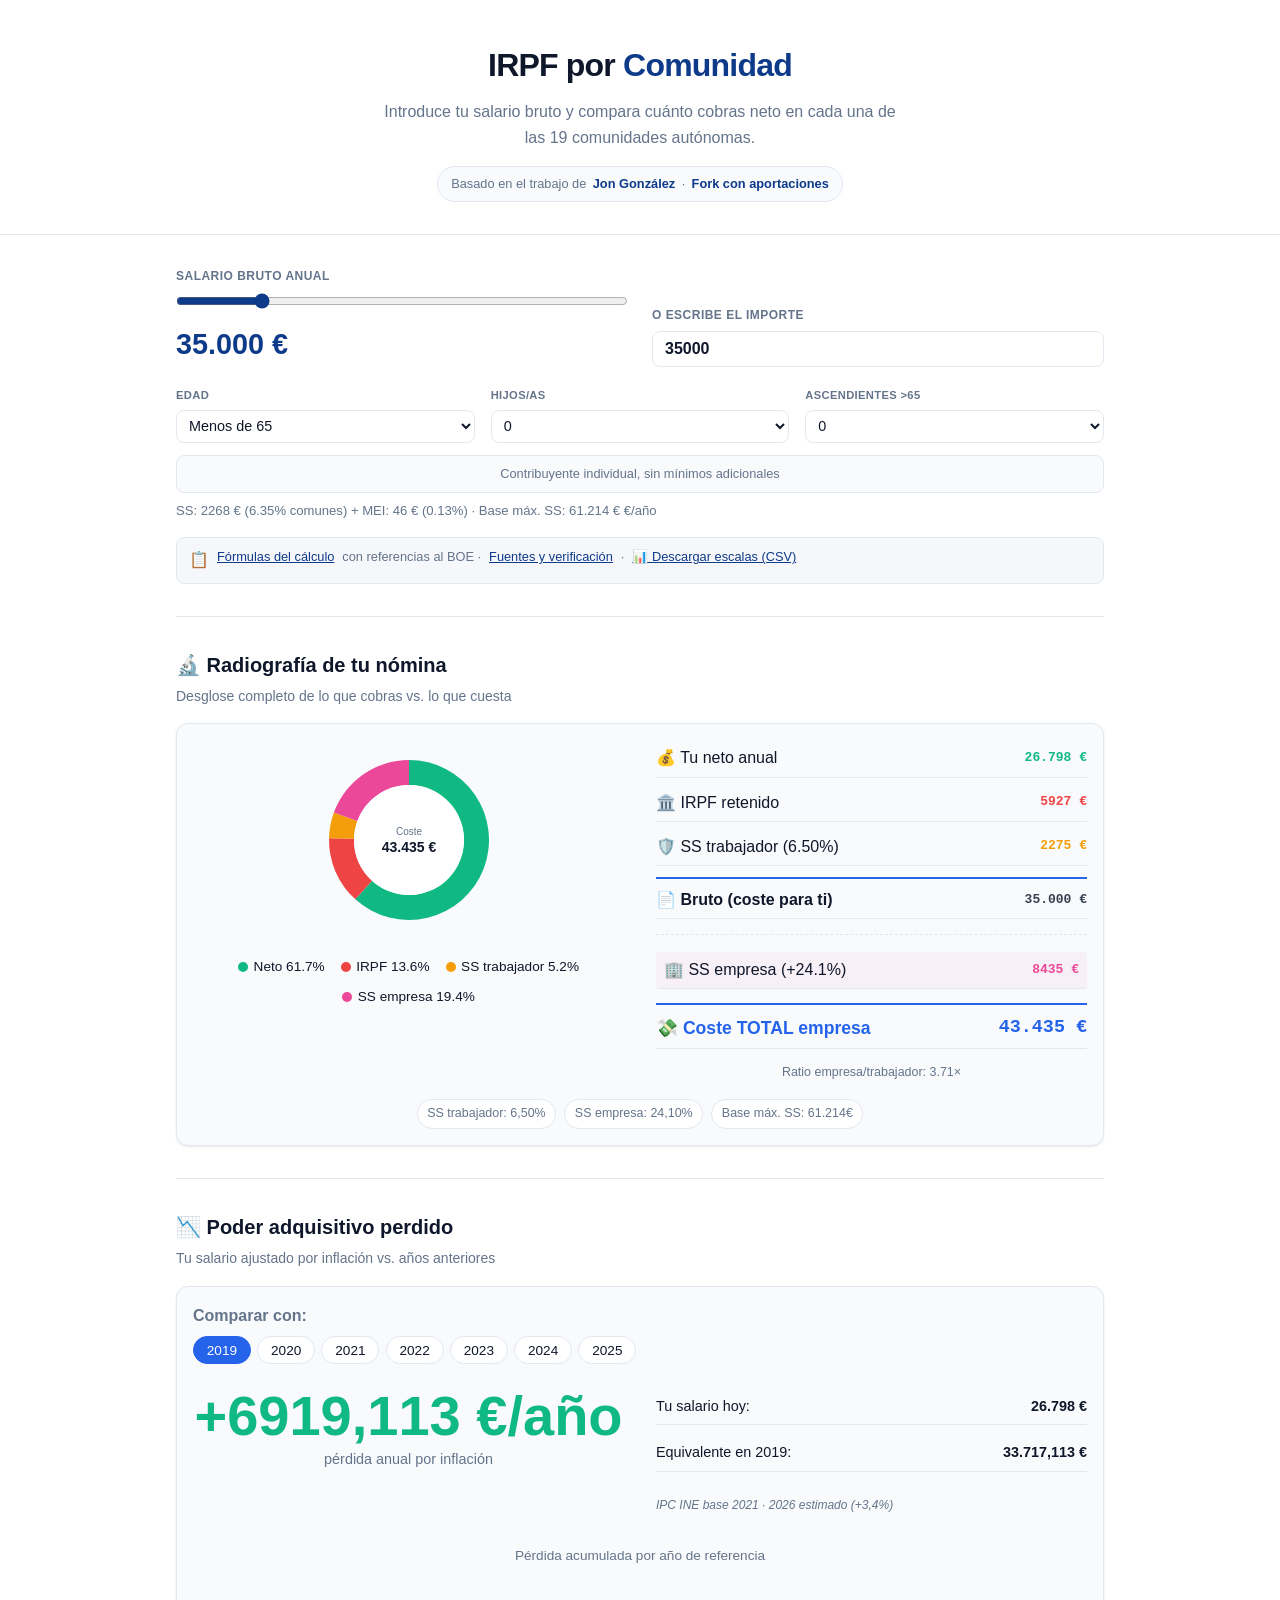
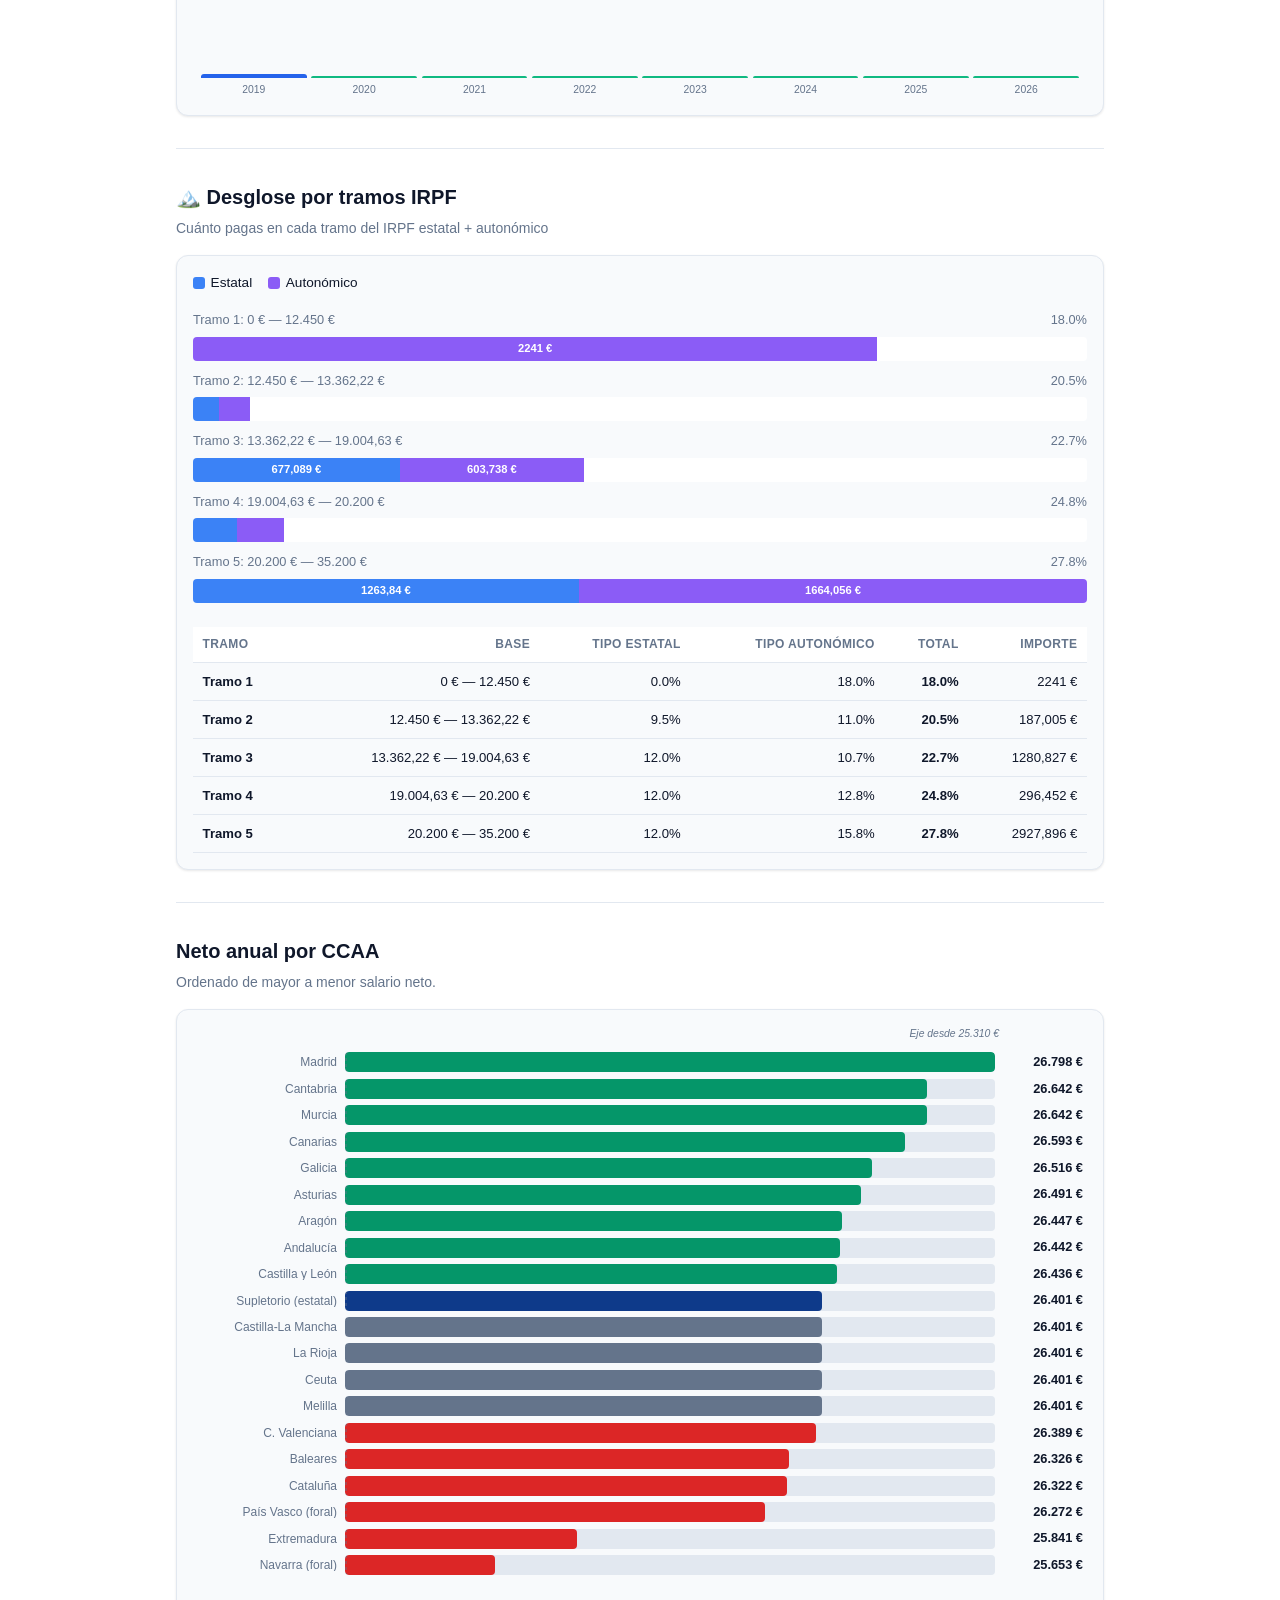
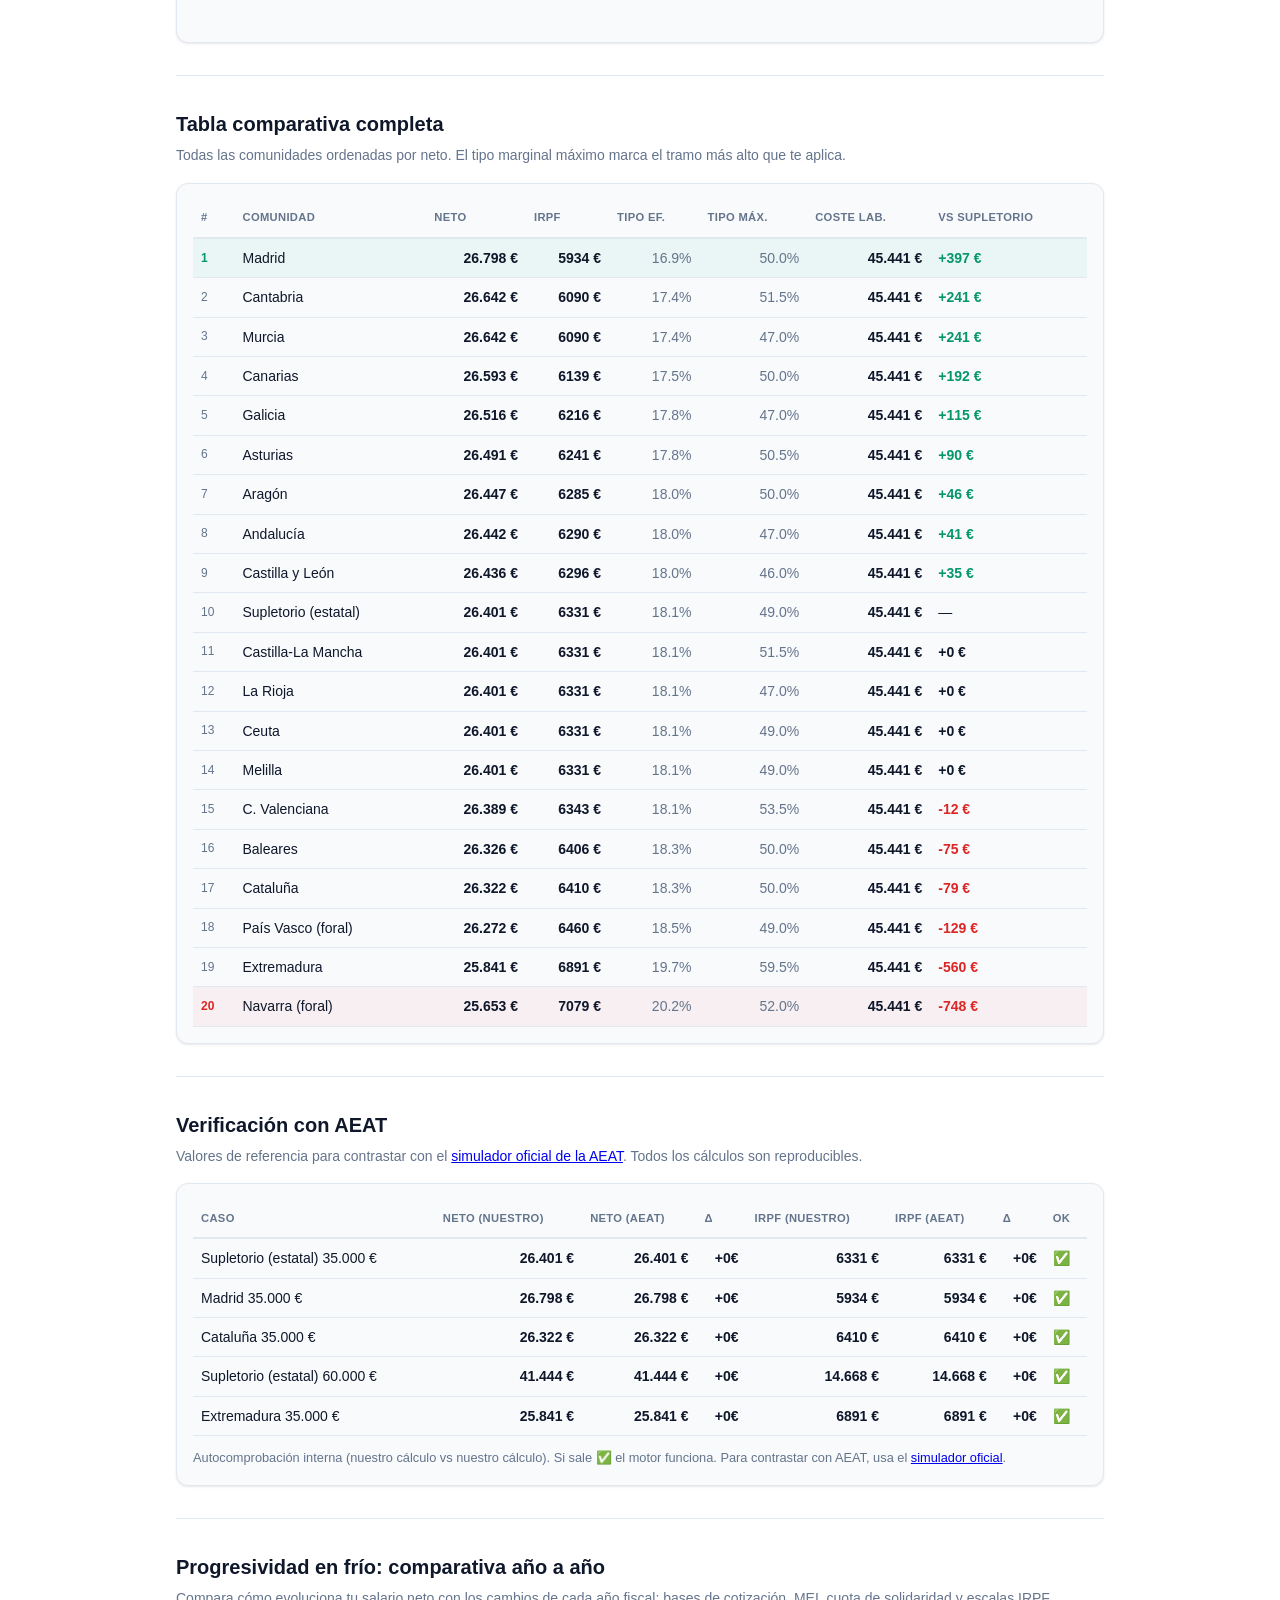
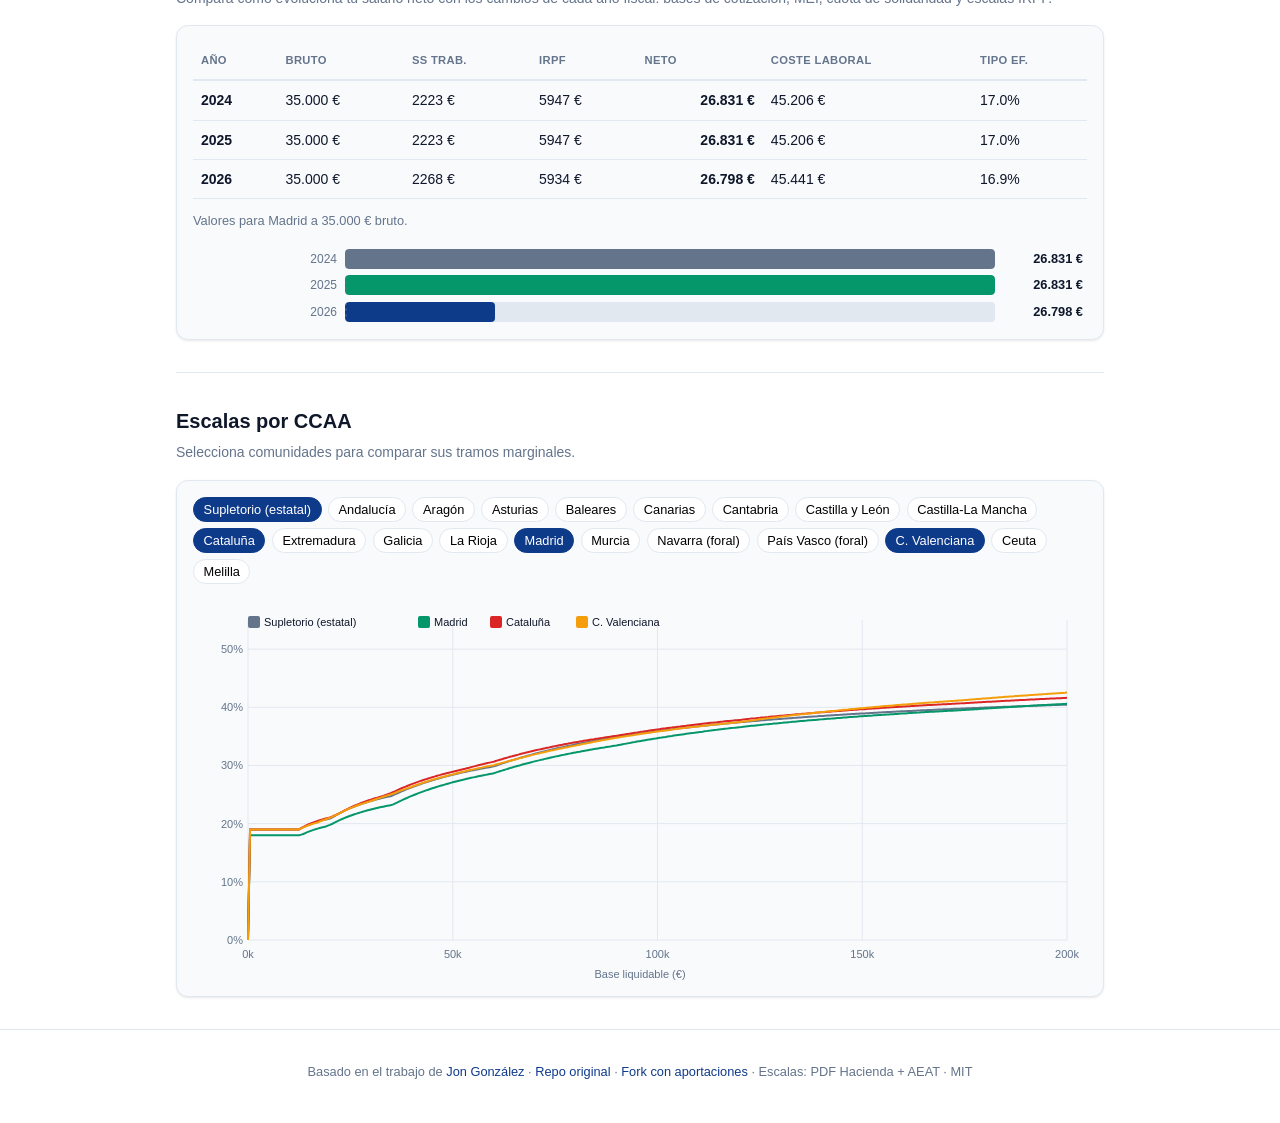
==== docs/index.html @ 2ff0f7f1 "fix: bump cache buster v19/v23" ====
<!DOCTYPE html>
<html lang="es">
<head>
  <meta charset="UTF-8">
  <meta name="viewport" content="width=device-width, initial-scale=1.0">
  <title>IRPF por CCAA — Comparativa de salario neto en las 19 comunidades (MEI + solidaridad)</title>
  <meta name="description" content="Compara tu salario neto en las 19 comunidades autónomas de España. Escalas IRPF 2026, MEI, cuota de solidaridad, tipos marginales, calculadora interactiva.">
  <meta property="og:title" content="IRPF por Comunidad — Compara tu salario neto en 19 CCAA">
  <meta property="og:description" content="Calculadora interactiva con escalas IRPF 2026 separadas, MEI, cuota de solidaridad, coste laboral y tipos marginales. Verificado con simulador AEAT.">
  <meta property="og:type" content="website">
  <meta property="og:image" content="favicon.svg">
  <meta name="twitter:card" content="summary_large_image">
  <meta name="twitter:title" content="IRPF por Comunidad — Compara tu salario neto en 19 CCAA">
  <meta name="twitter:description" content="Calculadora interactiva: escalas IRPF 2026, MEI, solidaridad, coste laboral.">
  <link rel="canonical" href="https://calculadorairpf.vercel.app/">
  <link rel="icon" type="image/svg+xml" href="favicon.svg">
  <link rel="stylesheet" href="style.css?v=18">
  <meta http-equiv="Content-Security-Policy" content="default-src 'self'; style-src 'self' 'unsafe-inline'; script-src 'self'; img-src 'self'; connect-src 'self'; font-src 'self';">

</head>
<body>

  <header class="hero">
    <div class="container">
      <h1>IRPF por <span class="accent">Comunidad</span></h1>
      <p class="subtitle">Introduce tu salario bruto y compara cuánto cobras neto en cada una de las 19 comunidades autónomas.</p>
      <div class="credit">
        Basado en el trabajo de <a href="https://github.com/jongonzlz/Calculadora-de-Salarios-y-Progresividad-en-Fr-o" target="_blank" rel="noopener">Jon González</a> · <a href="https://github.com/elCanosail/Calculadora-de-Salarios-y-Progresividad-en-Fr-o" target="_blank" rel="noopener">Fork con aportaciones</a>
      </div>
    </div>
  </header>

  <main class="container">

    <!-- Input -->
    <section class="section" id="input-section">
      <div class="input-row">
        <div class="input-col">
          <label for="salary-slider">Salario bruto anual</label>
          <input type="range" id="salary-slider" min="10000" max="150000" step="500" value="35000">
          <div class="salary-display" id="salary-display">35.000 €</div>
        </div>
        <div class="input-col">
          <label for="salary-input">O escribe el importe</label>
          <input type="number" id="salary-input" min="10000" max="500000" step="100" value="35000" inputmode="numeric">
        </div>
      </div>

      <div class="config-row">
        <div class="config-col">
          <label for="edad-select">Edad</label>
          <select id="edad-select">
            <option value="normal" selected>Menos de 65</option>
            <option value="senior">65 a 75 años</option>
            <option value="mayor">Más de 75</option>
          </select>
        </div>
        <div class="config-col">
          <label for="hijos-select">Hijos/as</label>
          <select id="hijos-select">
            <option value="0" selected>0</option>
            <option value="1">1</option>
            <option value="2">2</option>
            <option value="3">3</option>
            <option value="4">4</option>
            <option value="5">5+</option>
          </select>
        </div>
        <div class="config-col">
          <label for="ascendientes-select">Ascendientes &gt;65</label>
          <select id="ascendientes-select">
            <option value="0" selected>0</option>
            <option value="1">1</option>
            <option value="2">2</option>
            <option value="3">3</option>
            <option value="4">4+</option>
          </select>
        </div>
      </div>

      <div class="config-summary" id="config-summary"></div>
      <div class="mei-notice" id="mei-notice" style="margin-top:0.5rem;font-size:0.82rem;color:var(--muted);line-height:1.5;"></div>
      <div class="audit-notice">
        <span class="audit-icon">📋</span>
        <a href="formulas" id="formulas-link" class="link-button">Fórmulas del cálculo</a> con referencias al BOE · <a href="fuentes" class="link-button">Fuentes y verificación</a> · <a href="escalas.csv" download class="link-button">📊 Descargar escalas (CSV)</a>
      </div>
    </section>

    <!-- Panel: Radiografía del Coste -->
    <section class="section" id="radiografia-section">
      <h2>🔬 Radiografía de tu nómina</h2>
      <p class="section-desc">Desglose completo de lo que cobras vs. lo que cuesta</p>
      <div class="card">
        <div class="radiografia-grid">
          <div class="donut-wrapper">
            <svg id="coste-donut" viewBox="0 0 200 200" class="donut-chart"></svg>
            <div class="donut-legend" id="donut-legend"></div>
          </div>
          <div class="coste-desglose" id="coste-desglose"></div>
        </div>
        <div class="coste-mini-info">
          <span class="mini-pill">SS trabajador: 6,50%</span>
          <span class="mini-pill">SS empresa: 24,10%</span>
          <span class="mini-pill">Base máx. SS: 61.214€</span>
        </div>
      </div>
    </section>

    <!-- Panel: Comparativa IPC -->
    <section class="section" id="ipc-section">
      <h2>📉 Poder adquisitivo perdido</h2>
      <p class="section-desc">Tu salario ajustado por inflación vs. años anteriores</p>
      <div class="card">
        <div class="ipc-controls">
          <label>Comparar con:</label>
          <div class="year-selector" id="ipc-year-selector"></div>
        </div>
        <div class="ipc-result" id="ipc-result">
          <div class="ipc-main" id="ipc-main-display">
            <div class="ipc-big-number" id="ipc-perdida">—</div>
            <div class="ipc-label">pérdida anual por inflación</div>
          </div>
          <div class="ipc-details">
            <div class="ipc-detail-row">
              <span>Tu salario hoy:</span>
              <strong id="ipc-salario-actual">—</strong>
            </div>
            <div class="ipc-detail-row">
              <span>Equivalente en <span id="ipc-ano-base">2019</span>:</span>
              <strong id="ipc-salario-ajustado">—</strong>
            </div>
            <div class="ipc-detail-row ipc-source">
              <span>IPC INE base 2021 · 2026 estimado (+3,4%)</span>
            </div>
          </div>
        </div>
        <div class="ipc-timeline" id="ipc-timeline"></div>
      </div>
    </section>

    <!-- Panel: Desglose por tramos IRPF -->
    <section class="section" id="tramos-section">
      <h2>🏔️ Desglose por tramos IRPF</h2>
      <p class="section-desc">Cuánto pagas en cada tramo del IRPF estatal + autonómico</p>
      <div class="card">
        <div class="tramos-legend">
          <span class="tramo-dot estatal">Estatal</span>
          <span class="tramo-dot autonomico">Autonómico</span>
        </div>
        <div class="tramos-chart" id="tramos-chart"></div>
        <div class="tramos-table-wrapper">
          <table class="tramos-table" id="tramos-table">
            <thead>
              <tr>
                <th>Tramo</th>
                <th>Base</th>
                <th>Tipo estatal</th>
                <th>Tipo autonómico</th>
                <th>Total</th>
                <th>Importe</th>
              </tr>
            </thead>
            <tbody id="tramos-tbody"></tbody>
          </table>
        </div>
      </div>
    </section>

    <!-- Chart -->
    <section class="section" id="chart-section">
      <h2>Neto anual por CCAA</h2>
      <p class="section-desc">Ordenado de mayor a menor salario neto.</p>
      <div class="card">
        <div id="bar-chart"></div>
      </div>
    </section>

    <!-- Table -->
    <section class="section" id="table-section">
      <h2>Tabla comparativa completa</h2>
      <p class="section-desc">Todas las comunidades ordenadas por neto. El tipo marginal máximo marca el tramo más alto que te aplica.</p>
      <div class="card">
        <div class="table-wrap">
          <table id="ccaa-table">
            <thead>
              <tr>
                <th>#</th>
                <th>Comunidad</th>
                <th>Neto</th>
                <th>IRPF</th>
                <th>Tipo ef.</th>
                <th>Tipo máx.</th>
                <th>Coste lab.</th>
                <th>vs Supletorio</th>
              </tr>
            </thead>
            <tbody></tbody>
          </table>
        </div>
      </div>
    </section>

    <!-- Verification section -->
    <section class="section" id="verify-section">
      <h2>Verificación con AEAT</h2>
      <p class="section-desc">Valores de referencia para contrastar con el <a href="https://www.agenciatributaria.gob.es/AEAT.internet/Inicio/Ayuda/_comp_Consultas_y_Simuladores/_Simuladores/Simulador_IRPF_2025/Simulador_IRPF_2025.shtml" target="_blank" rel="noopener">simulador oficial de la AEAT</a>. Todos los cálculos son reproducibles.</p>
      <div class="card" id="verify-card"></div>
    </section>

    <!-- Year comparison -->
    <section class="section" id="year-compare-section">
      <h2>Progresividad en frío: comparativa año a año</h2>
      <p class="section-desc">Compara cómo evoluciona tu salario neto con los cambios de cada año fiscal: bases de cotización, MEI, cuota de solidaridad y escalas IRPF.</p>
      <div class="card">
        <div id="year-compare-table"></div>
        <div id="year-compare-chart" style="margin-top:1rem;"></div>
      </div>
    </section>

    <!-- Scales chart -->
    <section class="section" id="scales-section">
      <h2>Escalas por CCAA</h2>
      <p class="section-desc">Selecciona comunidades para comparar sus tramos marginales.</p>
      <div class="card">
        <div class="ccaa-pills" id="ccaa-pills"></div>
        <div class="table-wrap" id="scale-chart"></div>
      </div>
    </section>

  </main>

  <footer class="footer">
    <div class="container">
      <p>
        Basado en el trabajo de <a href="https://github.com/jongonzlz" target="_blank" rel="noopener">Jon González</a> ·
        <a href="https://github.com/jongonzlz/Calculadora-de-Salarios-y-Progresividad-en-Fr-o" target="_blank" rel="noopener">Repo original</a> ·
        <a href="https://github.com/elCanosail/Calculadora-de-Salarios-y-Progresividad-en-Fr-o" target="_blank" rel="noopener">Fork con aportaciones</a> ·
        Escalas: PDF Hacienda + AEAT · MIT
      </p>
    </div>
  </footer>

  <script src="data.js?v=19"></script>
  <script src="app.js?v=23"></script>
</body>
</html>
---- docs/style.css ----
:root {
  --bg: #ffffff;
  --fg: #0f172a;
  --muted: #64748b;
  --accent: #0e3a8a;
  --accent-light: #1d4ed8;
  --primary: #2563eb;
  --border: #e2e8f0;
  --card-bg: #f8fafc;
  --radius: 12px;
  --shadow: 0 1px 3px rgba(0,0,0,0.06), 0 1px 2px rgba(0,0,0,0.04);
  --font: -apple-system, BlinkMacSystemFont, "Segoe UI", Roboto, Inter, sans-serif;
  --success: #10b981;
  --danger: #ef4444;
  --text: #0f172a;
}

* { box-sizing: border-box; margin: 0; padding: 0; }
html { scroll-behavior: smooth; }
body {
  font-family: var(--font);
  background: var(--bg);
  color: var(--fg);
  line-height: 1.6;
  -webkit-font-smoothing: antialiased;
}
.container { max-width: 960px; margin: 0 auto; padding: 0 1rem; }

/* Hero */
.hero {
  padding: 2.5rem 0 2rem;
  text-align: center;
  border-bottom: 1px solid var(--border);
}
.hero h1 {
  font-size: 2rem;
  font-weight: 800;
  letter-spacing: -0.025em;
  margin-bottom: 0.5rem;
}
.hero .accent { color: var(--accent); }
.hero .subtitle {
  color: var(--muted);
  font-size: 1rem;
  max-width: 520px;
  margin: 0 auto 1rem;
}
.credit {
  display: inline-flex;
  align-items: center;
  gap: 0.4rem;
  color: var(--muted);
  font-size: 0.8rem;
  padding: 0.4rem 0.8rem;
  background: var(--card-bg);
  border-radius: 999px;
  border: 1px solid var(--border);
}
.credit a { color: var(--accent); text-decoration: none; font-weight: 600; }
.credit a:hover { text-decoration: underline; }

/* Sections */
.section {
  padding: 2rem 0;
  border-bottom: 1px solid var(--border);
}
.section:last-of-type { border-bottom: none; }
.section h2 {
  font-size: 1.25rem;
  font-weight: 700;
  margin-bottom: 0.25rem;
}
.section-desc {
  color: var(--muted);
  font-size: 0.875rem;
  margin-bottom: 1rem;
}

/* Card */
.card {
  background: var(--card-bg);
  border: 1px solid var(--border);
  border-radius: var(--radius);
  padding: 1rem;
  box-shadow: var(--shadow);
}

/* Input */
.input-row {
  display: flex;
  gap: 1.5rem;
  flex-wrap: wrap;
  align-items: flex-end;
}
.input-col {
  flex: 1;
  min-width: 200px;
}
.input-col label {
  display: block;
  font-size: 0.75rem;
  font-weight: 600;
  color: var(--muted);
  text-transform: uppercase;
  letter-spacing: 0.04em;
  margin-bottom: 0.35rem;
}
.input-col input[type="range"] {
  width: 100%;
  accent-color: var(--accent);
}
.input-col input[type="number"] {
  width: 100%;
  padding: 0.5rem 0.75rem;
  border: 1px solid var(--border);
  border-radius: 8px;
  font-size: 1rem;
  font-weight: 600;
  color: var(--fg);
}
.salary-display {
  font-size: 1.8rem;
  font-weight: 800;
  color: var(--accent);
  margin-top: 0.25rem;
}

/* Config row */
.config-row {
  display: flex;
  gap: 1rem;
  flex-wrap: wrap;
  margin-top: 1.25rem;
}
.config-col {
  flex: 1;
  min-width: 120px;
}
.config-col label {
  display: block;
  font-size: 0.7rem;
  font-weight: 600;
  color: var(--muted);
  text-transform: uppercase;
  letter-spacing: 0.03em;
  margin-bottom: 0.3rem;
}
.config-col select {
  width: 100%;
  padding: 0.4rem 0.5rem;
  border: 1px solid var(--border);
  border-radius: 8px;
  font-size: 0.9rem;
  font-weight: 500;
  color: var(--fg);
  background: var(--bg);
  cursor: pointer;
}
.config-summary {
  margin-top: 0.75rem;
  font-size: 0.8rem;
  color: var(--muted);
  padding: 0.5rem 0.75rem;
  background: var(--card-bg);
  border-radius: 8px;
  border: 1px solid var(--border);
  text-align: center;
}
.config-summary strong {
  color: var(--fg);
}

/* Table */
.table-wrap { overflow-x: auto; }
table {
  width: 100%;
  border-collapse: collapse;
  font-size: 0.875rem;
}
thead th {
  text-align: left;
  padding: 0.6rem 0.5rem;
  font-size: 0.7rem;
  font-weight: 700;
  text-transform: uppercase;
  letter-spacing: 0.03em;
  color: var(--muted);
  border-bottom: 2px solid var(--border);
  white-space: nowrap;
}
tbody td {
  padding: 0.5rem;
  border-bottom: 1px solid var(--border);
  white-space: nowrap;
}
tbody tr:hover { background: rgba(14,58,138,0.03); }
tbody tr.best { background: rgba(16,185,129,0.06); }
tbody tr.best td:first-child { font-weight: 700; color: #059669; }
tbody tr.worst { background: rgba(239,68,68,0.06); }
tbody tr.worst td:first-child { font-weight: 700; color: #dc2626; }
.pos { color: var(--muted); font-size: 0.75rem; }
.money { font-weight: 700; text-align: right; }
.pct { color: var(--muted); text-align: right; }
.delta { font-weight: 600; text-align: right; }
.delta.positive { color: #059669; }
.delta.negative { color: #dc2626; }

/* Bar chart */
#bar-chart { width: 100%; min-height: 200px; /* dynamic height set by JS */ }
#scale-chart { width: 100%; height: 380px; margin-top: 1rem; }

/* Pills */
.ccaa-pills {
  display: flex;
  flex-wrap: wrap;
  gap: 0.4rem;
  margin-bottom: 0.75rem;
}
.pill {
  padding: 0.25rem 0.6rem;
  border-radius: 999px;
  border: 1px solid var(--border);
  background: var(--bg);
  font-size: 0.8rem;
  cursor: pointer;
  transition: all 0.1s;
}
.pill:hover { border-color: var(--accent); }
.pill.active {
  background: var(--accent);
  color: #fff;
  border-color: var(--accent);
}

/* Bar chart */
.bars { display: flex; flex-direction: column; gap: 4px; }
.bar-row { display: flex; align-items: center; gap: 8px; cursor: pointer; transition: background 0.15s; border-radius: 4px; padding: 1px 4px; }
.bar-row:hover { background: rgba(15,23,42,0.04); }
.bar-row.selected { background: rgba(59,130,246,0.08); outline: 1.5px solid var(--accent); }
.bar-label { width: 140px; font-size: 0.75rem; color: var(--muted); text-align: right; flex-shrink: 0; overflow: hidden; text-overflow: ellipsis; white-space: nowrap; line-height: 1; }
.bar-track { flex: 1; height: 20px; background: var(--border); border-radius: 4px; overflow: hidden; position: relative; }
.bar-fill { height: 100%; border-radius: 4px; transition: width 0.3s ease; }
.bar-row:hover .bar-fill { filter: brightness(1.12); }

/* Table row highlight */
#ccaa-table tbody tr { cursor: pointer; transition: background 0.15s; }
#ccaa-table tbody tr.highlighted {
  background: rgba(59,130,246,0.10) !important;
  outline: 1.5px solid var(--accent);
  outline-offset: -1.5px;
}
.bar-val { width: 80px; font-size: 0.8rem; font-weight: 700; text-align: right; flex-shrink: 0; }
/* Tooltip */
.bar-tooltip {
  display: none;
  position: absolute;
  z-index: 100;
  background: #0f172a;
  color: #f1f5f9;
  border-radius: 8px;
  padding: 10px 14px;
  font-size: 0.78rem;
  line-height: 1.55;
  box-shadow: 0 8px 24px rgba(0,0,0,0.25);
  min-width: 200px;
  pointer-events: none;
}
/* Mobile: centered fixed tooltip */
@media (max-width: 640px) {
  .bar-tooltip.visible {
    position: fixed !important;
    top: 50% !important;
    left: 50% !important;
    right: auto !important;
    transform: translate(-50%, -50%) !important;
    min-width: 260px;
    max-width: 90vw;
  }
}
.bar-tooltip.visible { display: block; }
.bar-tooltip .tt-name { font-weight: 700; font-size: 0.85rem; margin-bottom: 4px; }
.bar-tooltip .tt-row { display: flex; justify-content: space-between; gap: 12px; }
.bar-tooltip .tt-label { color: #94a3b8; }
.bar-tooltip .tt-val { font-weight: 600; }
.bar-tooltip .tt-delta.positive { color: #34d399; }
.bar-tooltip .tt-delta.negative { color: #f87171; }

.bar-baseline {
  font-size: 0.65rem;
  color: var(--muted);
  text-align: right;
  margin-bottom: 4px;
  padding-right: 88px;
  font-style: italic;
}
.bar-track::before {
  content: '';
  position: absolute;
  left: 0;
  top: 0;
  bottom: 0;
  width: 2px;
  background: repeating-linear-gradient(
    to bottom,
    var(--muted) 0px,
    var(--muted) 3px,
    transparent 3px,
    transparent 6px
  );
  opacity: 0.4;
}

/* Scale SVG */
.scale-svg { width: 100%; height: auto; }

/* Audit notice */
.audit-notice {
  display: flex;
  align-items: flex-start;
  gap: 0.5rem;
  margin-top: 1rem;
  padding: 0.6rem 0.75rem;
  background: rgba(14, 58, 138, 0.04);
  border: 1px solid var(--border);
  border-radius: 8px;
  font-size: 0.8rem;
  color: var(--muted);
}
.audit-icon { font-size: 1rem; flex-shrink: 0; }
.audit-notice a,
.link-button {
  color: var(--accent);
  font-weight: 600;
  text-decoration: underline;
  cursor: pointer;
  background: none;
  border: none;
  font: inherit;
  padding: 0;
  display: inline;
}
.audit-notice a:hover,
.link-button:hover { color: var(--accent-light); }

/* Modal */
.modal {
  display: none;
  position: fixed;
  inset: 0;
  z-index: 1000;
}
.modal.open { display: block; }
.modal-backdrop {
  position: absolute;
  inset: 0;
  background: rgba(0,0,0,0.4);
  backdrop-filter: blur(4px);
}
.modal-content {
  position: relative;
  margin: 3vh auto;
  width: 92%;
  max-width: 720px;
  max-height: 90vh;
  background: var(--bg);
  border-radius: var(--radius);
  box-shadow: 0 25px 50px rgba(0,0,0,0.15);
  display: flex;
  flex-direction: column;
  animation: modalIn 0.2s ease-out;
}
@keyframes modalIn {
  from { opacity: 0; transform: translateY(20px) scale(0.98); }
  to   { opacity: 1; transform: translateY(0) scale(1); }
}
.modal-header {
  display: flex;
  align-items: center;
  justify-content: space-between;
  padding: 1rem 1.25rem;
  border-bottom: 1px solid var(--border);
}
.modal-header h3 {
  font-size: 1rem;
  font-weight: 700;
  margin: 0;
}
.modal-close {
  background: none;
  border: none;
  font-size: 1.5rem;
  color: var(--muted);
  cursor: pointer;
  line-height: 1;
  padding: 0.2rem;
}
.modal-close:hover { color: var(--fg); }
.modal-body {
  padding: 1.25rem;
  overflow-y: auto;
  font-size: 0.875rem;
  line-height: 1.7;
}
.modal-body h1, .modal-body h2, .modal-body h3 {
  margin-top: 1.5rem;
  margin-bottom: 0.5rem;
}
.modal-body h1 { font-size: 1.25rem; }
.modal-body h2 { font-size: 1.1rem; }
.modal-body h3 { font-size: 1rem; }
.modal-body pre {
  background: #f1f5f9;
  border-radius: 8px;
  padding: 1rem;
  overflow-x: auto;
}
.modal-body code {
  font-family: ui-monospace, SFMono-Regular, "SF Mono", Menlo, Consolas, monospace;
  font-size: 0.8rem;
}
.modal-body p { margin: 0.5rem 0; }
.modal-body ul, .modal-body ol { margin: 0.5rem 0 0.5rem 1.2rem; }
.modal-body li { margin: 0.2rem 0; }
.modal-body table {
  width: 100%;
  font-size: 0.8rem;
  margin: 0.75rem 0;
}
.modal-body th, .modal-body td {
  padding: 0.4rem 0.5rem;
  border: 1px solid var(--border);
}
.modal-body th { background: var(--card-bg); }

/* Footer */
.footer {
  text-align: center;
  padding: 2rem 0 2.5rem;
  color: var(--muted);
  font-size: 0.8rem;
  border-top: 1px solid var(--border);
}
.footer a { color: var(--accent); text-decoration: none; }
.footer a:hover { text-decoration: underline; }

@media (max-width: 640px) {
  .hero h1 { font-size: 1.5rem; }
  .salary-display { font-size: 1.4rem; }
  .input-row { flex-direction: column; gap: 1rem; }
  .config-row { flex-direction: column; gap: 0.75rem; }
  .section { padding: 1.5rem 0; }
  #bar-chart, #scale-chart { height: auto; }
  .bar-label { width: 90px; font-size: 0.65rem; }
  .bar-val { width: 65px; font-size: 0.7rem; }
  .bar-tooltip { min-width: 170px; font-size: 0.72rem; }
  .bar-tooltip .tt-name { font-size: 0.78rem; }

  /* Tables: scroll + compact */
  .table-wrap { margin: 0 -0.5rem; padding: 0 0.5rem; }
  table { font-size: 0.78rem; min-width: 600px; }
  thead th { padding: 0.5rem 0.35rem; font-size: 0.65rem; }
  tbody td { padding: 0.4rem 0.35rem; }

  /* Year compare + verify tables */
  .card table { min-width: 500px; }

  /* SVG chart scales properly */
  .scale-svg { min-width: 600px; }

  /* Pills scroll */
  .ccaa-pills { overflow-x: auto; flex-wrap: nowrap; padding-bottom: 0.5rem; -webkit-overflow-scrolling: touch; }
  .pill { flex-shrink: 0; }

  /* Audit notice stack */
  .audit-notice { flex-direction: column; gap: 0.25rem; }
}

/* ============================================
   RADIOGRAFÍA DEL COSTE (v2)
   ============================================ */

.radiografia-grid {
    display: grid;
    grid-template-columns: 1fr 1fr;
    gap: 2rem;
    align-items: start;
}

@media (max-width: 768px) {
    .radiografia-grid {
        grid-template-columns: 1fr;
        gap: 1.5rem;
    }
}

.donut-wrapper {
    display: flex;
    flex-direction: column;
    align-items: center;
}

.donut-chart {
    width: 200px;
    height: 200px;
}

.donut-center {
    fill: var(--bg);
}

.donut-segment {
    transition: opacity 0.2s ease;
    cursor: pointer;
}

.donut-segment:hover {
    opacity: 0.85;
}

.donut-legend {
    margin-top: 1rem;
    display: flex;
    flex-wrap: wrap;
    gap: 0.5rem 1rem;
    justify-content: center;
    font-size: 0.85rem;
}

.legend-item {
    display: flex;
    align-items: center;
    gap: 0.35rem;
}

.legend-dot {
    width: 10px;
    height: 10px;
    border-radius: 50%;
    display: inline-block;
}

.coste-desglose {
    display: flex;
    flex-direction: column;
    gap: 0.4rem;
}

.coste-row {
    display: flex;
    justify-content: space-between;
    align-items: center;
    padding: 0.35rem 0;
    border-bottom: 1px solid var(--border);
}

.coste-row:last-child {
    border-bottom: none;
}

.total-row {
    font-weight: 600;
    border-top: 2px solid var(--primary);
    margin-top: 0.3rem;
    padding-top: 0.5rem;
}

.total-empresa-row {
    font-weight: 700;
    font-size: 1.1rem;
    color: var(--primary);
    border-top: 2px solid var(--primary);
    margin-top: 0.3rem;
    padding-top: 0.5rem;
}

.coste-value {
    font-family: monospace;
    font-weight: 600;
    white-space: nowrap;
}

.coste-value.neto { color: #10b981; }
.coste-value.irpf { color: #ef4444; }
.coste-value.ss-trab { color: #f59e0b; }
.coste-value.bruto { color: #374151; }
.coste-value.ss-empresa { color: #ec4899; }
.coste-value.total-empresa { color: var(--primary); font-size: 1.15rem; }

.empresa-row {
    background: rgba(236, 72, 153, 0.05);
    padding: 0.35rem 0.5rem;
    border-radius: 4px;
    margin: 0.15rem 0;
}

.coste-mini-info {
    margin-top: 1rem;
    display: flex;
    flex-wrap: wrap;
    gap: 0.5rem;
    justify-content: center;
}

.mini-pill {
    background: var(--bg);
    border: 1px solid var(--border);
    padding: 0.25rem 0.6rem;
    border-radius: 999px;
    font-size: 0.78rem;
    color: var(--muted);
}

.separator {
    border-top: 1px dashed var(--border);
    margin: 0.5rem 0;
}

/* ============================================
   COMPARATIVA IPC (v2)
   ============================================ */

.ipc-controls {
    margin-bottom: 1.5rem;
}

.ipc-controls label {
    display: block;
    font-weight: 600;
    margin-bottom: 0.5rem;
    color: var(--muted);
}

.year-selector {
    display: flex;
    flex-wrap: wrap;
    gap: 0.4rem;
}

.year-btn {
    background: var(--bg);
    border: 1px solid var(--border);
    padding: 0.35rem 0.8rem;
    border-radius: 999px;
    font-size: 0.85rem;
    cursor: pointer;
    transition: all 0.15s ease;
    font-family: inherit;
    color: var(--text);
}

.year-btn:hover {
    background: var(--border);
}

.year-btn.active {
    background: var(--primary);
    color: white;
    border-color: var(--primary);
}

.year-btn:disabled {
    opacity: 0.4;
    cursor: not-allowed;
}

.ipc-result {
    display: grid;
    grid-template-columns: 1fr 1fr;
    gap: 2rem;
    align-items: start;
}

@media (max-width: 768px) {
    .ipc-result {
        grid-template-columns: 1fr;
        gap: 1.5rem;
    }
}

.ipc-main {
    text-align: center;
}

.ipc-big-number {
    font-size: 3.5rem;
    font-weight: 800;
    color: var(--danger);
    line-height: 1;
    margin-bottom: 0.25rem;
}

.ipc-big-number.ganancia {
    color: var(--success);
}

.ipc-label {
    color: var(--muted);
    font-size: 0.9rem;
}

.ipc-details {
    display: flex;
    flex-direction: column;
    gap: 0.6rem;
}

.ipc-detail-row {
    display: flex;
    justify-content: space-between;
    align-items: center;
    padding: 0.4rem 0;
    border-bottom: 1px solid var(--border);
    font-size: 0.9rem;
}

.ipc-detail-row.ipc-source {
    border-bottom: none;
    font-size: 0.75rem;
    color: var(--muted);
    margin-top: 0.5rem;
    font-style: italic;
}

.ipc-timeline {
    margin-top: 1.5rem;
}

.ipc-timeline-title {
    font-size: 0.85rem;
    color: var(--muted);
    margin-bottom: 0.75rem;
    text-align: center;
}

.ipc-timeline-bars {
    display: flex;
    align-items: flex-end;
    justify-content: space-between;
    gap: 0.3rem;
    height: 120px;
    padding: 0 0.5rem;
}

.ipc-timeline-bar {
    flex: 1;
    display: flex;
    flex-direction: column;
    align-items: center;
    justify-content: flex-end;
    min-width: 0;
    cursor: pointer;
}

.ipc-timeline-bar .bar-fill {
    width: 100%;
    border-radius: 3px 3px 0 0;
    transition: opacity 0.2s ease;
    min-height: 2px;
}

.ipc-timeline-bar:hover .bar-fill {
    opacity: 0.8;
}

.ipc-timeline-bar .bar-year {
    font-size: 0.65rem;
    color: var(--muted);
    margin-top: 0.25rem;
    white-space: nowrap;
}

.ipc-timeline-bar.active .bar-fill {
    border: 2px solid var(--primary);
}

/* ============================================
   DESGLOSE POR TRAMOS IRPF (v2)
   ============================================ */

.tramos-legend {
    display: flex;
    gap: 1rem;
    margin-bottom: 1rem;
    font-size: 0.85rem;
}

.tramo-dot {
    display: flex;
    align-items: center;
    gap: 0.35rem;
}

.tramo-dot::before {
    content: '';
    width: 12px;
    height: 12px;
    border-radius: 3px;
    display: inline-block;
}

.tramo-dot.estatal::before {
    background: #3b82f6;
}

.tramo-dot.autonomico::before {
    background: #8b5cf6;
}

.tramos-chart {
    margin-bottom: 1.5rem;
}

.tramo-bar-container {
    display: flex;
    flex-direction: column;
    gap: 0.4rem;
    margin-bottom: 0.6rem;
}

.tramo-label {
    font-size: 0.8rem;
    color: var(--muted);
    display: flex;
    justify-content: space-between;
}

.tramo-bar-bg {
    height: 24px;
    background: var(--bg);
    border-radius: 4px;
    overflow: hidden;
    display: flex;
}

.tramo-bar-fill {
    height: 100%;
    display: flex;
    align-items: center;
    justify-content: center;
    font-size: 0.7rem;
    color: white;
    font-weight: 600;
    transition: width 0.3s ease;
    white-space: nowrap;
    overflow: hidden;
}

.tramo-bar-fill.estatal {
    background: #3b82f6;
}

.tramo-bar-fill.autonomico {
    background: #8b5cf6;
}

.tramos-table {
    width: 100%;
    border-collapse: collapse;
    font-size: 0.82rem;
}

.tramos-table th,
.tramos-table td {
    padding: 0.5rem 0.6rem;
    text-align: right;
    border-bottom: 1px solid var(--border);
}

.tramos-table th:first-child,
.tramos-table td:first-child {
    text-align: left;
    font-weight: 600;
}

.tramos-table th {
    background: var(--bg);
    font-weight: 600;
    color: var(--muted);
    font-size: 0.75rem;
    text-transform: uppercase;
    letter-spacing: 0.03em;
}

.tramos-table tr:hover {
    background: rgba(59, 130, 246, 0.04);
}
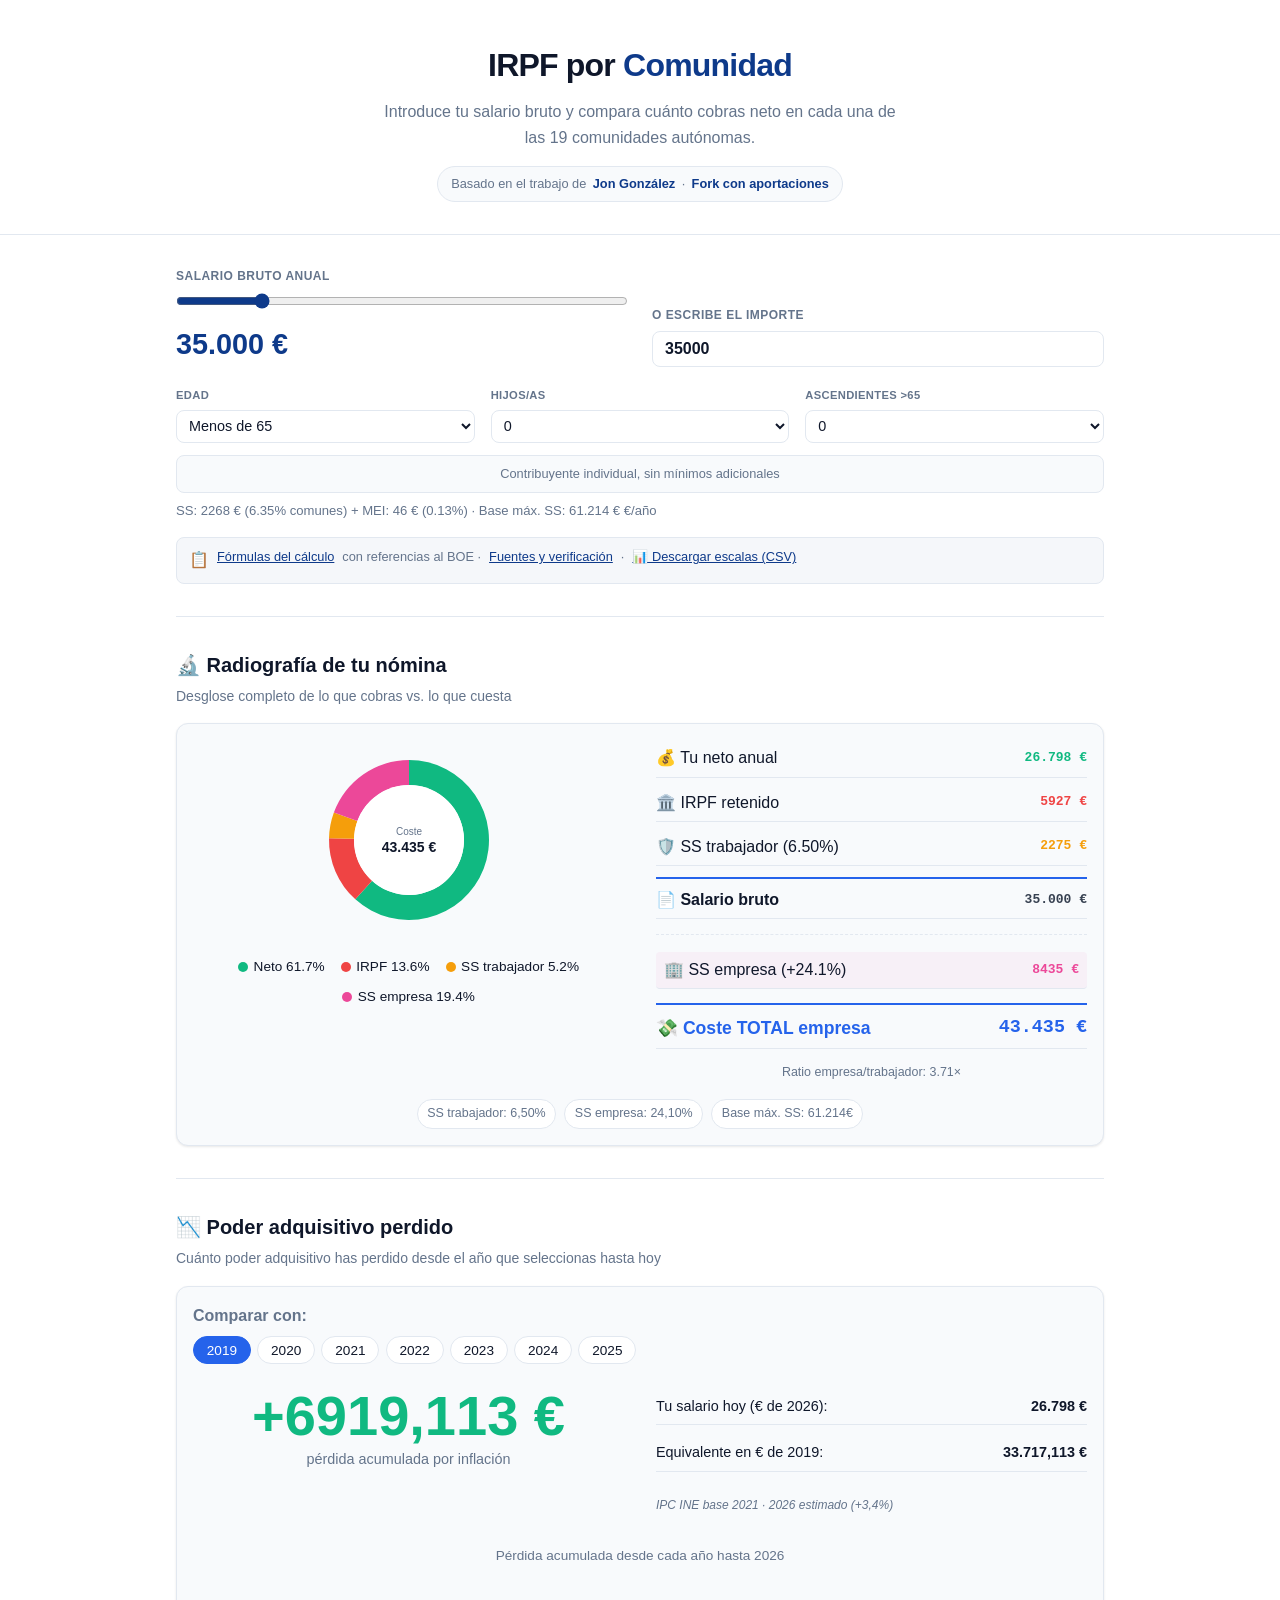
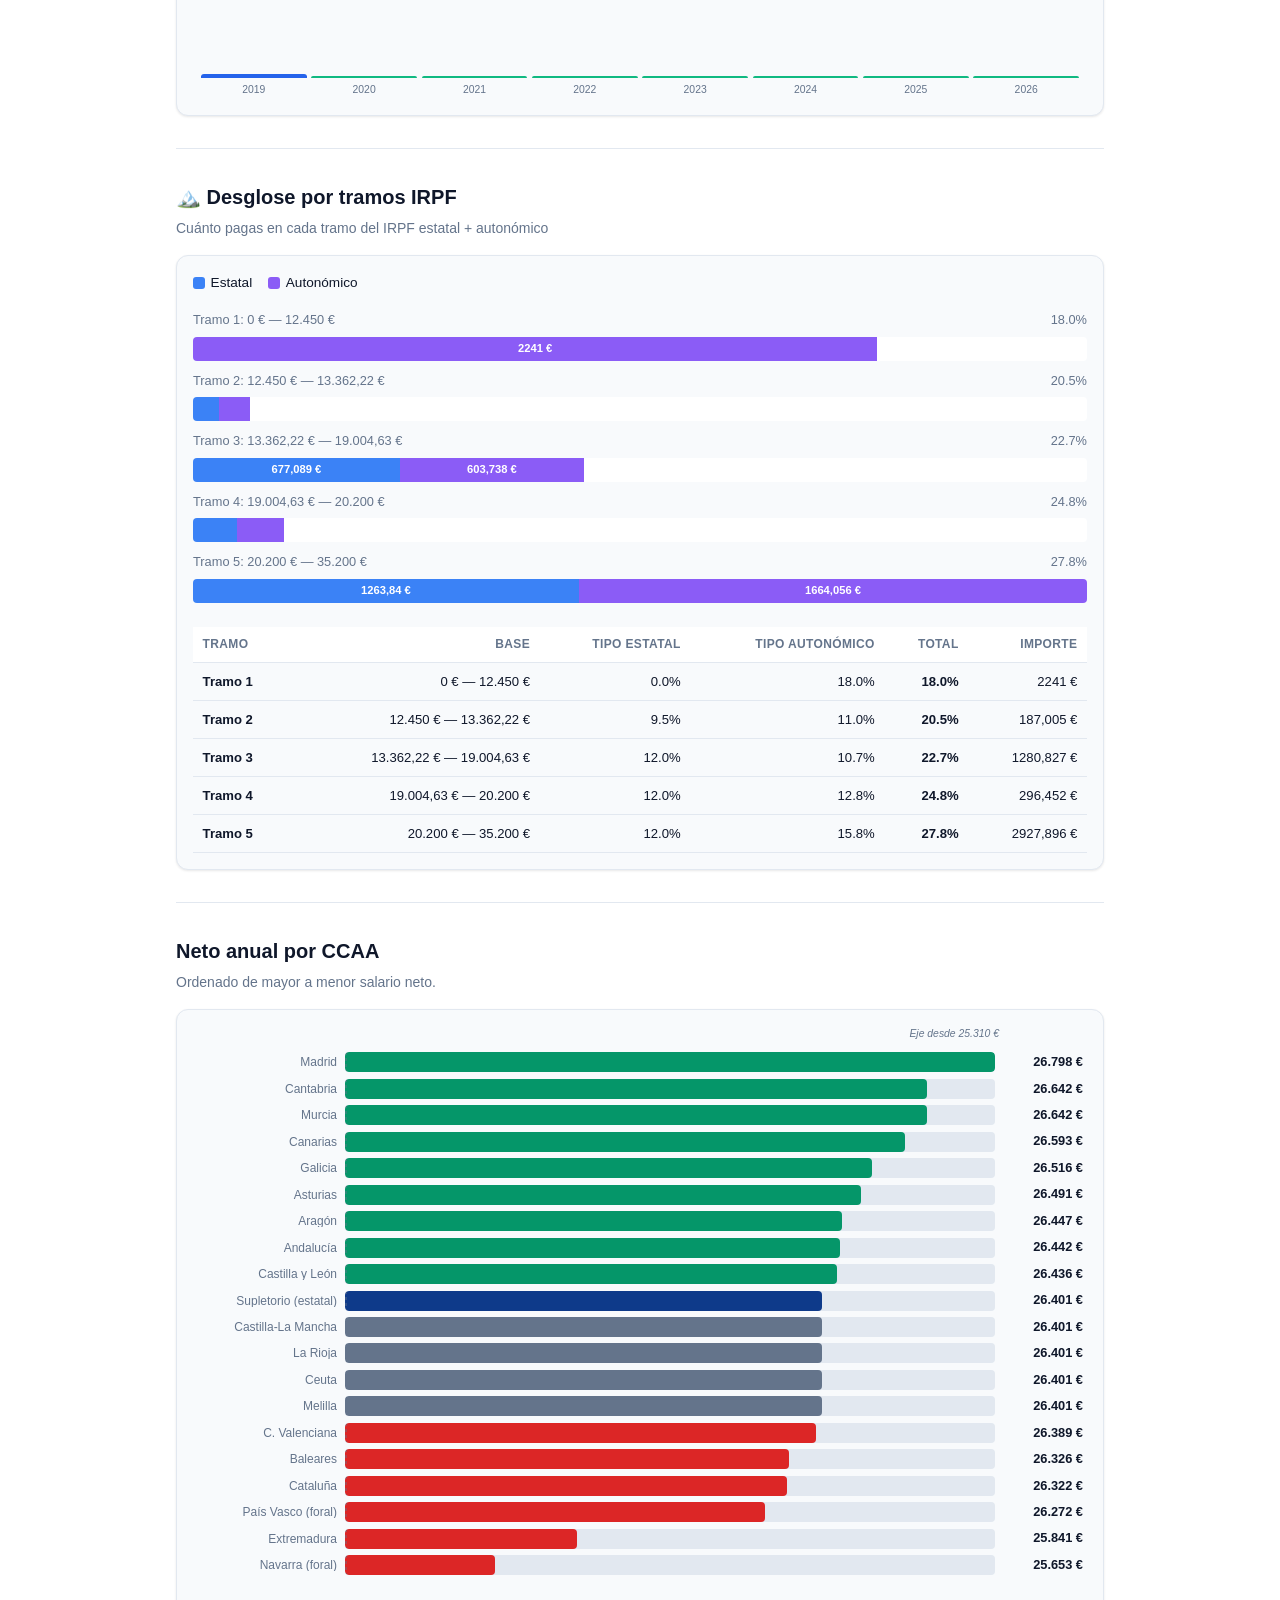
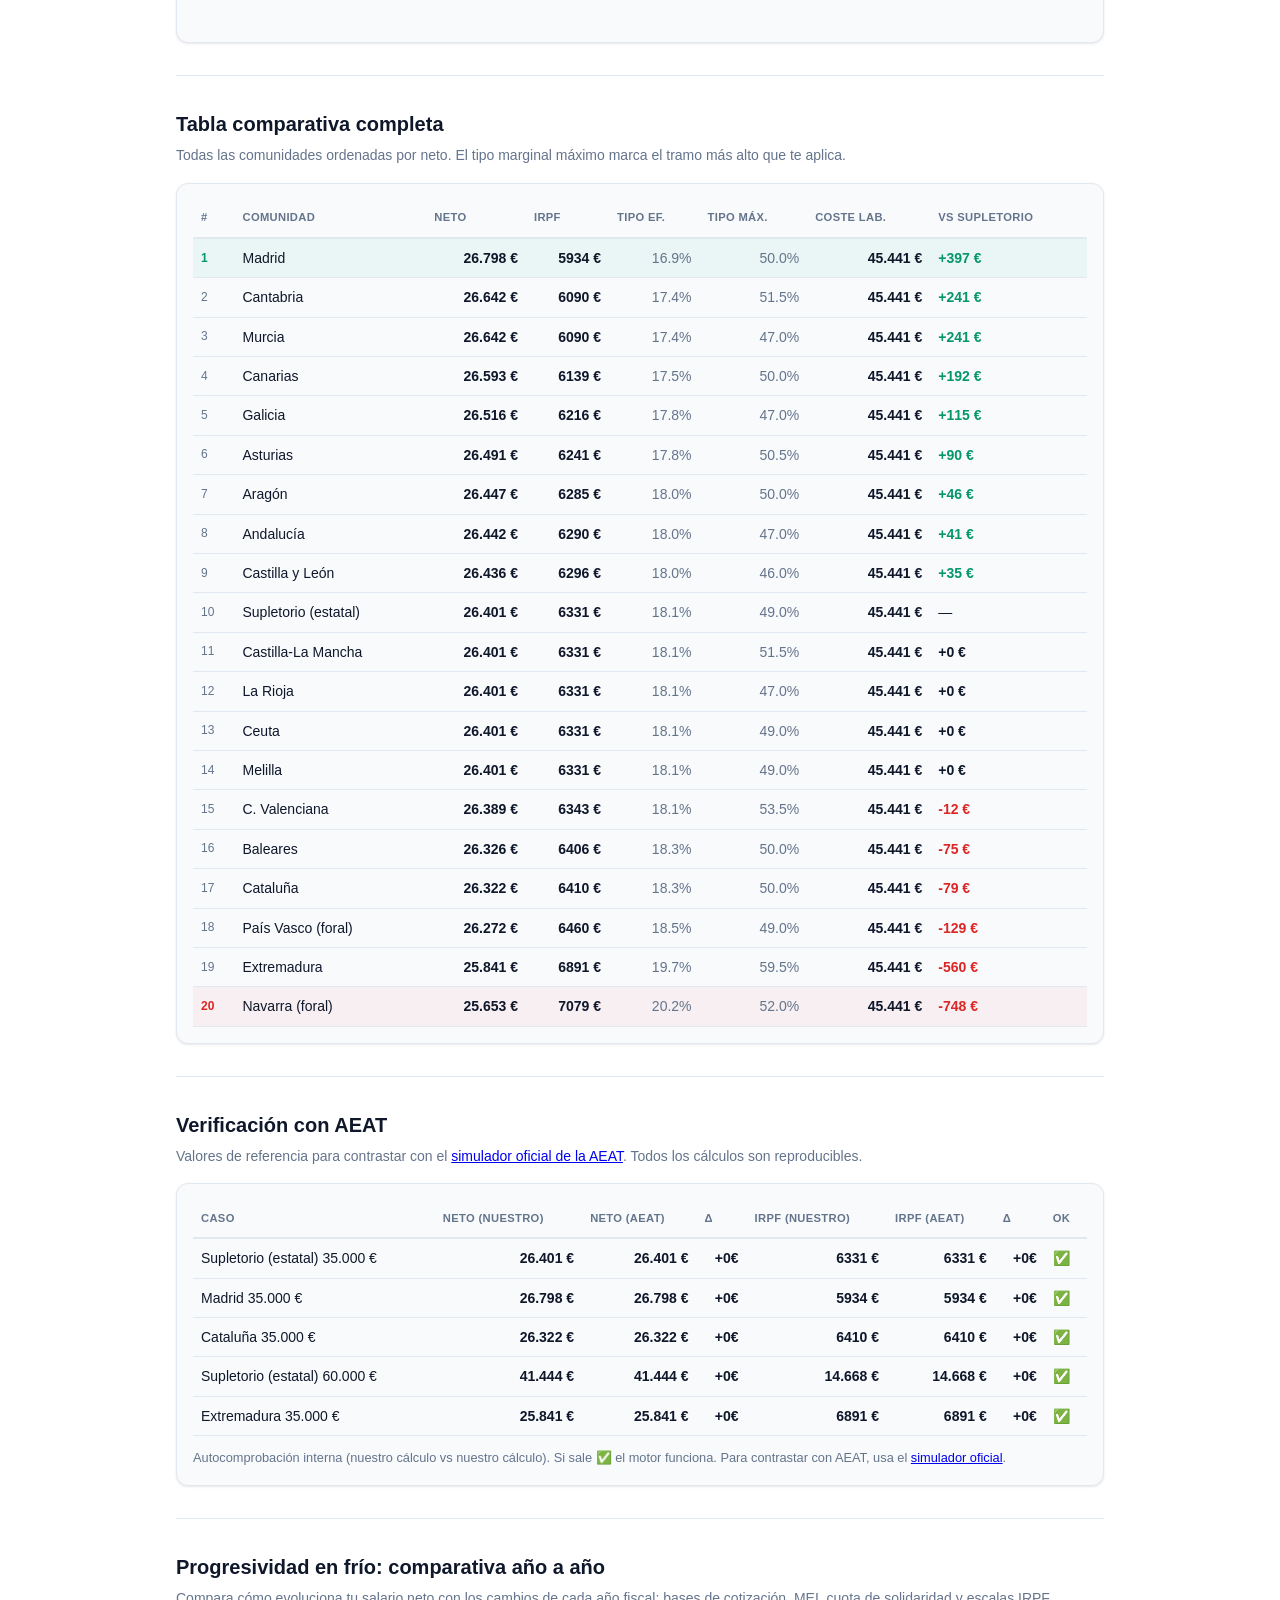
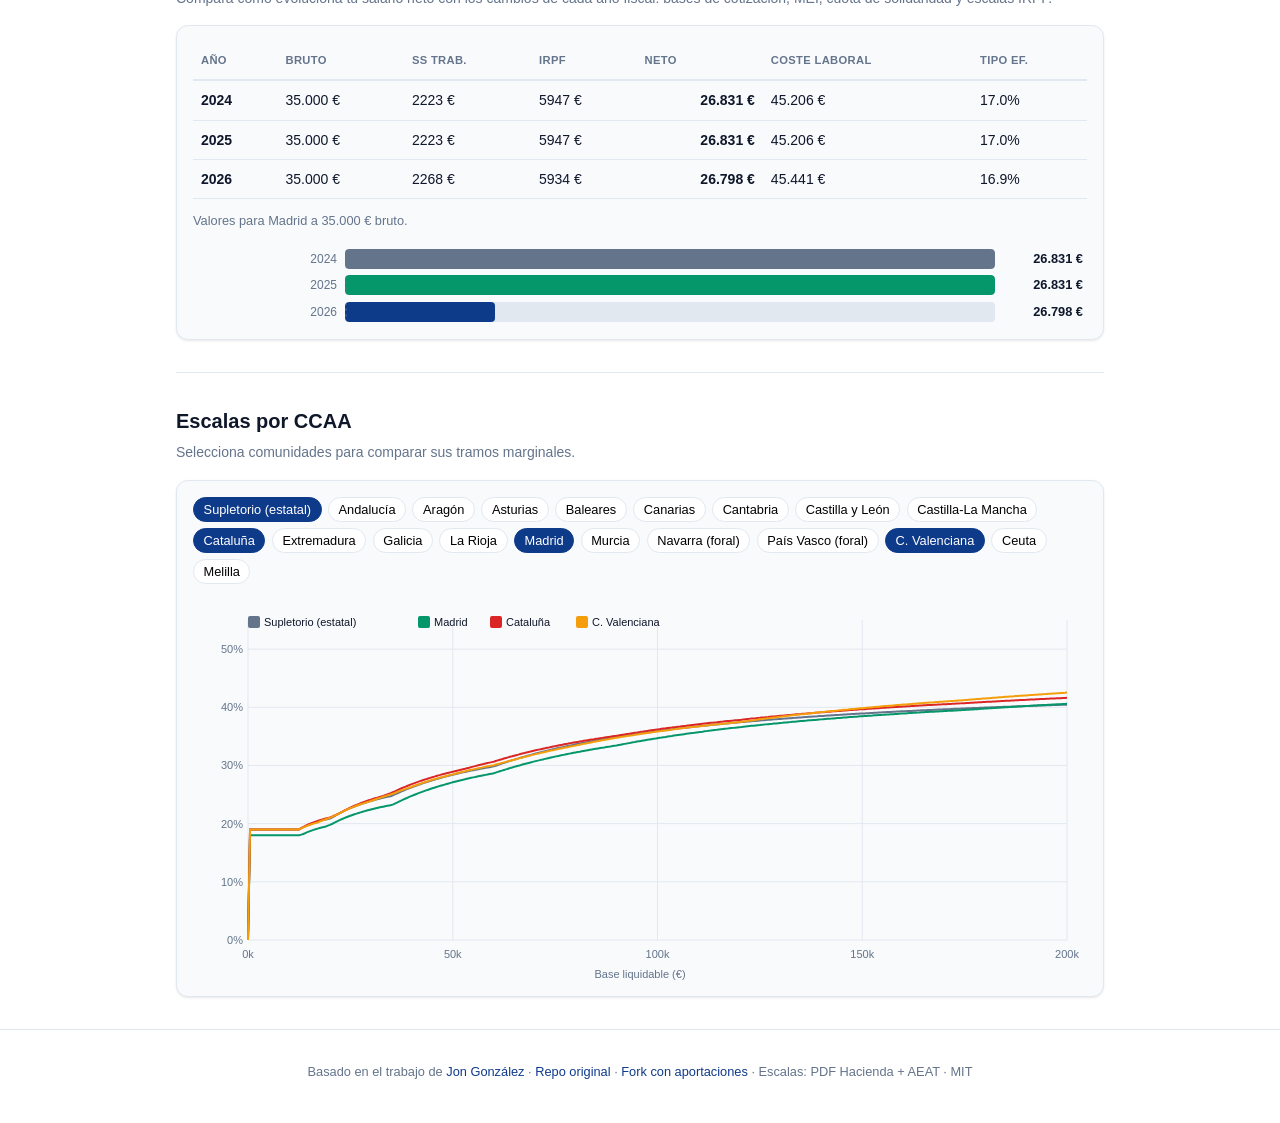
==== commit 242da48b: "fix: terminology — IPC pérdida acumulada (no /año), salario bruto (no coste para ti) - IPC: 'pérdida" ====
--- a/docs/index.html
+++ b/docs/index.html
@@ -14,9 +14,10 @@
   <meta name="twitter:description" content="Calculadora interactiva: escalas IRPF 2026, MEI, solidaridad, coste laboral.">
   <link rel="canonical" href="https://calculadorairpf.vercel.app/">
   <link rel="icon" type="image/svg+xml" href="favicon.svg">
-  <link rel="stylesheet" href="style.css?v=18">
+  <link rel="stylesheet" href="style.css?v=20">
   <meta http-equiv="Content-Security-Policy" content="default-src 'self'; style-src 'self' 'unsafe-inline'; script-src 'self'; img-src 'self'; connect-src 'self'; font-src 'self';">
 
+<!-- deploy: 1777245573 -->
 </head>
 <body>
 
@@ -109,7 +110,7 @@
     <!-- Panel: Comparativa IPC -->
     <section class="section" id="ipc-section">
       <h2>📉 Poder adquisitivo perdido</h2>
-      <p class="section-desc">Tu salario ajustado por inflación vs. años anteriores</p>
+      <p class="section-desc">Cuánto poder adquisitivo has perdido desde el año que seleccionas hasta hoy</p>
       <div class="card">
         <div class="ipc-controls">
           <label>Comparar con:</label>
@@ -118,15 +119,15 @@
         <div class="ipc-result" id="ipc-result">
           <div class="ipc-main" id="ipc-main-display">
             <div class="ipc-big-number" id="ipc-perdida">—</div>
-            <div class="ipc-label">pérdida anual por inflación</div>
+            <div class="ipc-label">pérdida acumulada por inflación</div>
           </div>
           <div class="ipc-details">
             <div class="ipc-detail-row">
-              <span>Tu salario hoy:</span>
+              <span>Tu salario hoy (€ de 2026):</span>
               <strong id="ipc-salario-actual">—</strong>
             </div>
             <div class="ipc-detail-row">
-              <span>Equivalente en <span id="ipc-ano-base">2019</span>:</span>
+              <span>Equivalente en € de <span id="ipc-ano-base">2019</span>:</span>
               <strong id="ipc-salario-ajustado">—</strong>
             </div>
             <div class="ipc-detail-row ipc-source">
@@ -240,7 +241,7 @@
     </div>
   </footer>
 
-  <script src="data.js?v=19"></script>
-  <script src="app.js?v=23"></script>
+  <script src="data.js?v=20"></script>
+  <script src="app.js?v=25"></script>
 </body>
 </html>
--- a/docs/style.css
+++ b/docs/style.css
@@ -455,24 +455,55 @@
   .bar-tooltip { min-width: 170px; font-size: 0.72rem; }
   .bar-tooltip .tt-name { font-size: 0.78rem; }
 
-  /* Tables: scroll + compact */
-  .table-wrap { margin: 0 -0.5rem; padding: 0 0.5rem; }
-  table { font-size: 0.78rem; min-width: 600px; }
-  thead th { padding: 0.5rem 0.35rem; font-size: 0.65rem; }
-  tbody td { padding: 0.4rem 0.35rem; }
-
-  /* Year compare + verify tables */
-  .card table { min-width: 500px; }
+  /* Tables: scroll + compact — no min-width to avoid forced horizontal scroll */
+  .table-wrap { margin: 0 -0.5rem; padding: 0 0.5rem; overflow-x: auto; -webkit-overflow-scrolling: touch; }
+  .tramos-table-wrapper { margin: 0 -0.5rem; padding: 0 0.5rem; }
+  table { font-size: 0.75rem; width: 100%; }
+  thead th { padding: 0.4rem 0.3rem; font-size: 0.62rem; letter-spacing: 0.02em; }
+  tbody td { padding: 0.35rem 0.3rem; }
+
+  /* CCAA table: allow scroll for 8 cols but make it as compact as possible */
+  #ccaa-table { min-width: 520px; }
+
+  /* Card tables (verify, year-compare) */
+  .card table { min-width: 440px; }
+
+  /* Tramos table: compact on mobile */
+  .tramos-table { min-width: 420px; }
+  .tramos-table th, .tramos-table td { padding: 0.35rem 0.3rem; font-size: 0.72rem; }
 
   /* SVG chart scales properly */
-  .scale-svg { min-width: 600px; }
+  .scale-svg { min-width: 480px; }
 
   /* Pills scroll */
   .ccaa-pills { overflow-x: auto; flex-wrap: nowrap; padding-bottom: 0.5rem; -webkit-overflow-scrolling: touch; }
-  .pill { flex-shrink: 0; }
+  .pill { flex-shrink: 0; font-size: 0.75rem; }
 
   /* Audit notice stack */
-  .audit-notice { flex-direction: column; gap: 0.25rem; }
+  .audit-notice { flex-direction: column; gap: 0.25rem; font-size: 0.75rem; }
+
+  /* IPC: compact on mobile */
+  .ipc-big-number { font-size: 2.5rem; }
+  .ipc-label { font-size: 0.8rem; }
+  .ipc-detail-row { font-size: 0.82rem; }
+  .year-btn { padding: 0.25rem 0.6rem; font-size: 0.78rem; }
+  .ipc-timeline-bars { height: 80px; }
+  .ipc-timeline-bar .bar-year { font-size: 0.55rem; }
+
+  /* Radiografía: compact on mobile */
+  .donut-chart { width: 160px; height: 160px; }
+  .donut-legend { font-size: 0.78rem; }
+  .coste-value { font-size: 0.85rem; }
+  .coste-value.total-empresa { font-size: 1rem; }
+  .total-empresa-row { font-size: 1rem; }
+  .coste-mini-info { gap: 0.3rem; }
+  .mini-pill { font-size: 0.7rem; padding: 0.2rem 0.5rem; }
+
+  /* Tramos bars: compact */
+  .tramo-bar-fill { font-size: 0.6rem; }
+  .tramo-label { font-size: 0.72rem; }
+  .tramo-bar-bg { height: 20px; }
+  .tramos-legend { font-size: 0.78rem; }
 }
 
 /* ============================================
@@ -773,6 +804,9 @@
     border: 2px solid var(--primary);
 }
 
+/* Tramos table wrapper — overflow for mobile */
+.tramos-table-wrapper { overflow-x: auto; -webkit-overflow-scrolling: touch; }
+
 /* ============================================
    DESGLOSE POR TRAMOS IRPF (v2)
    ============================================ */
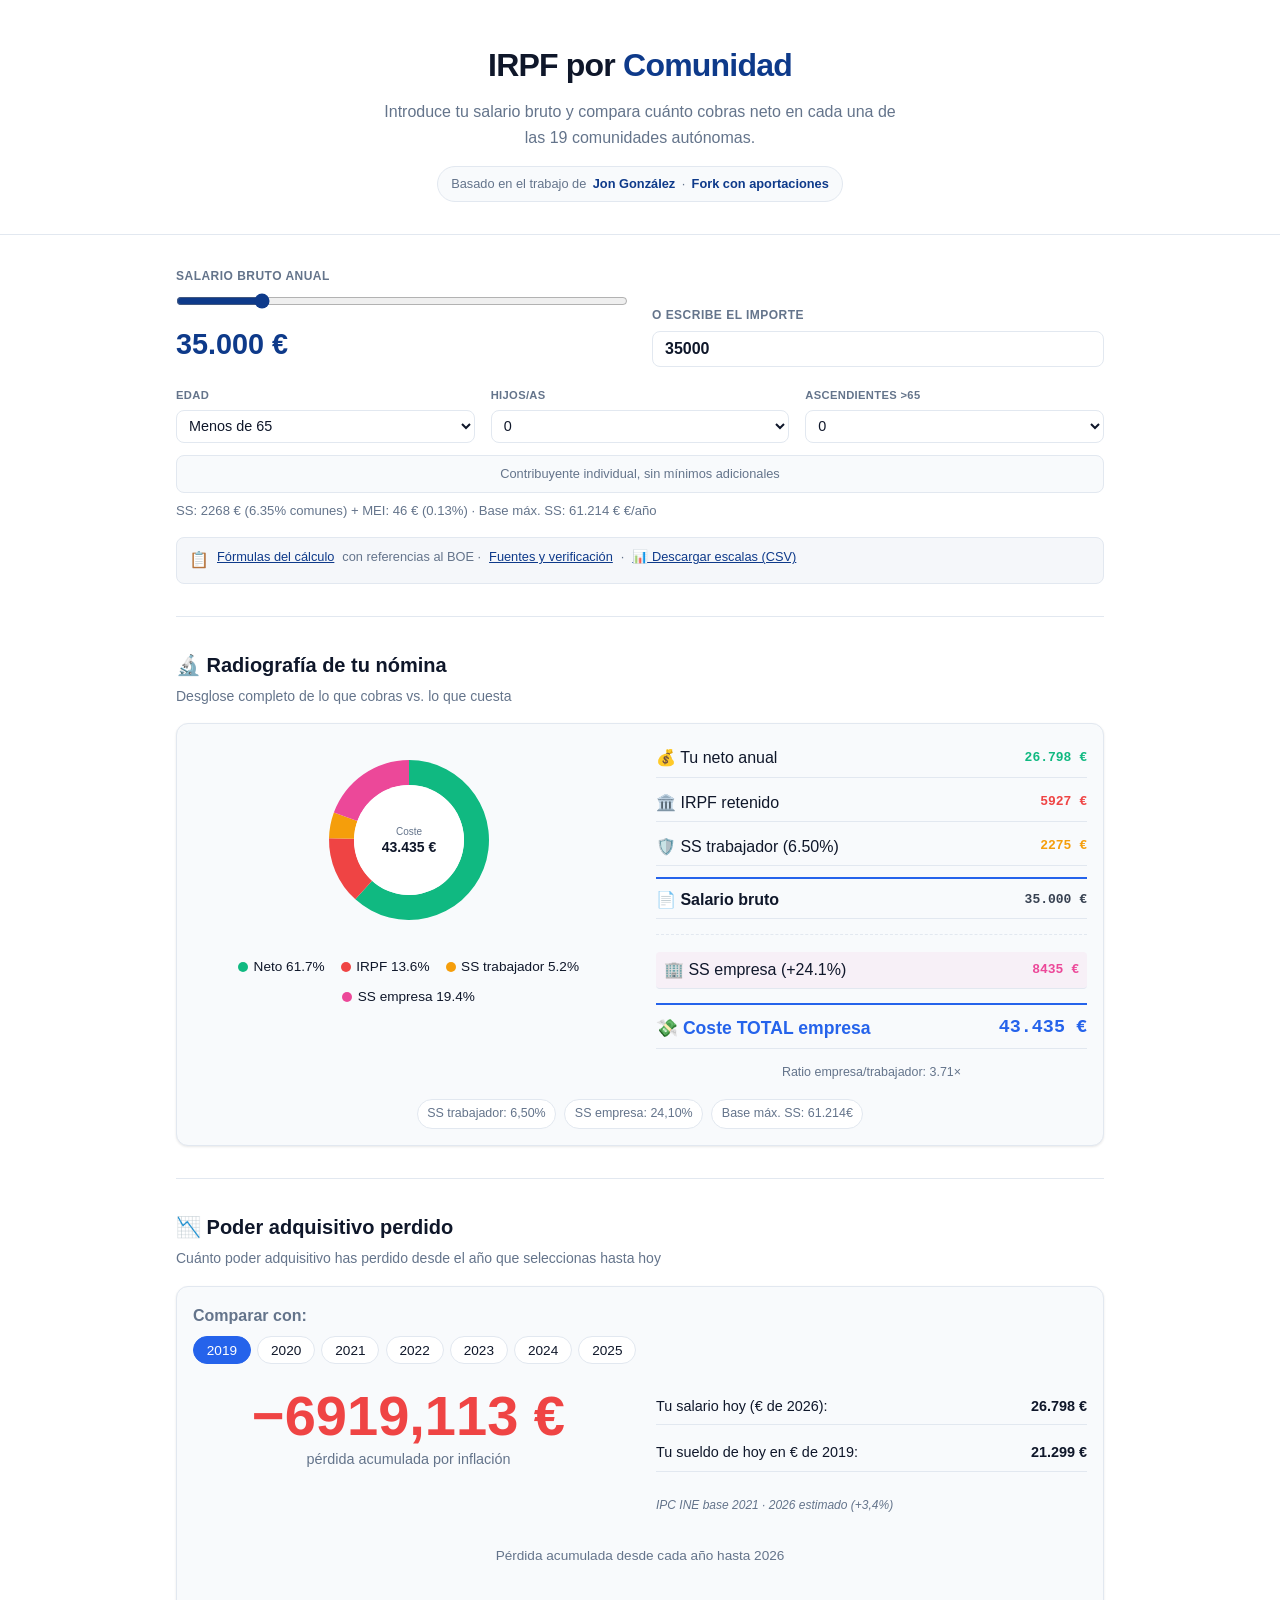
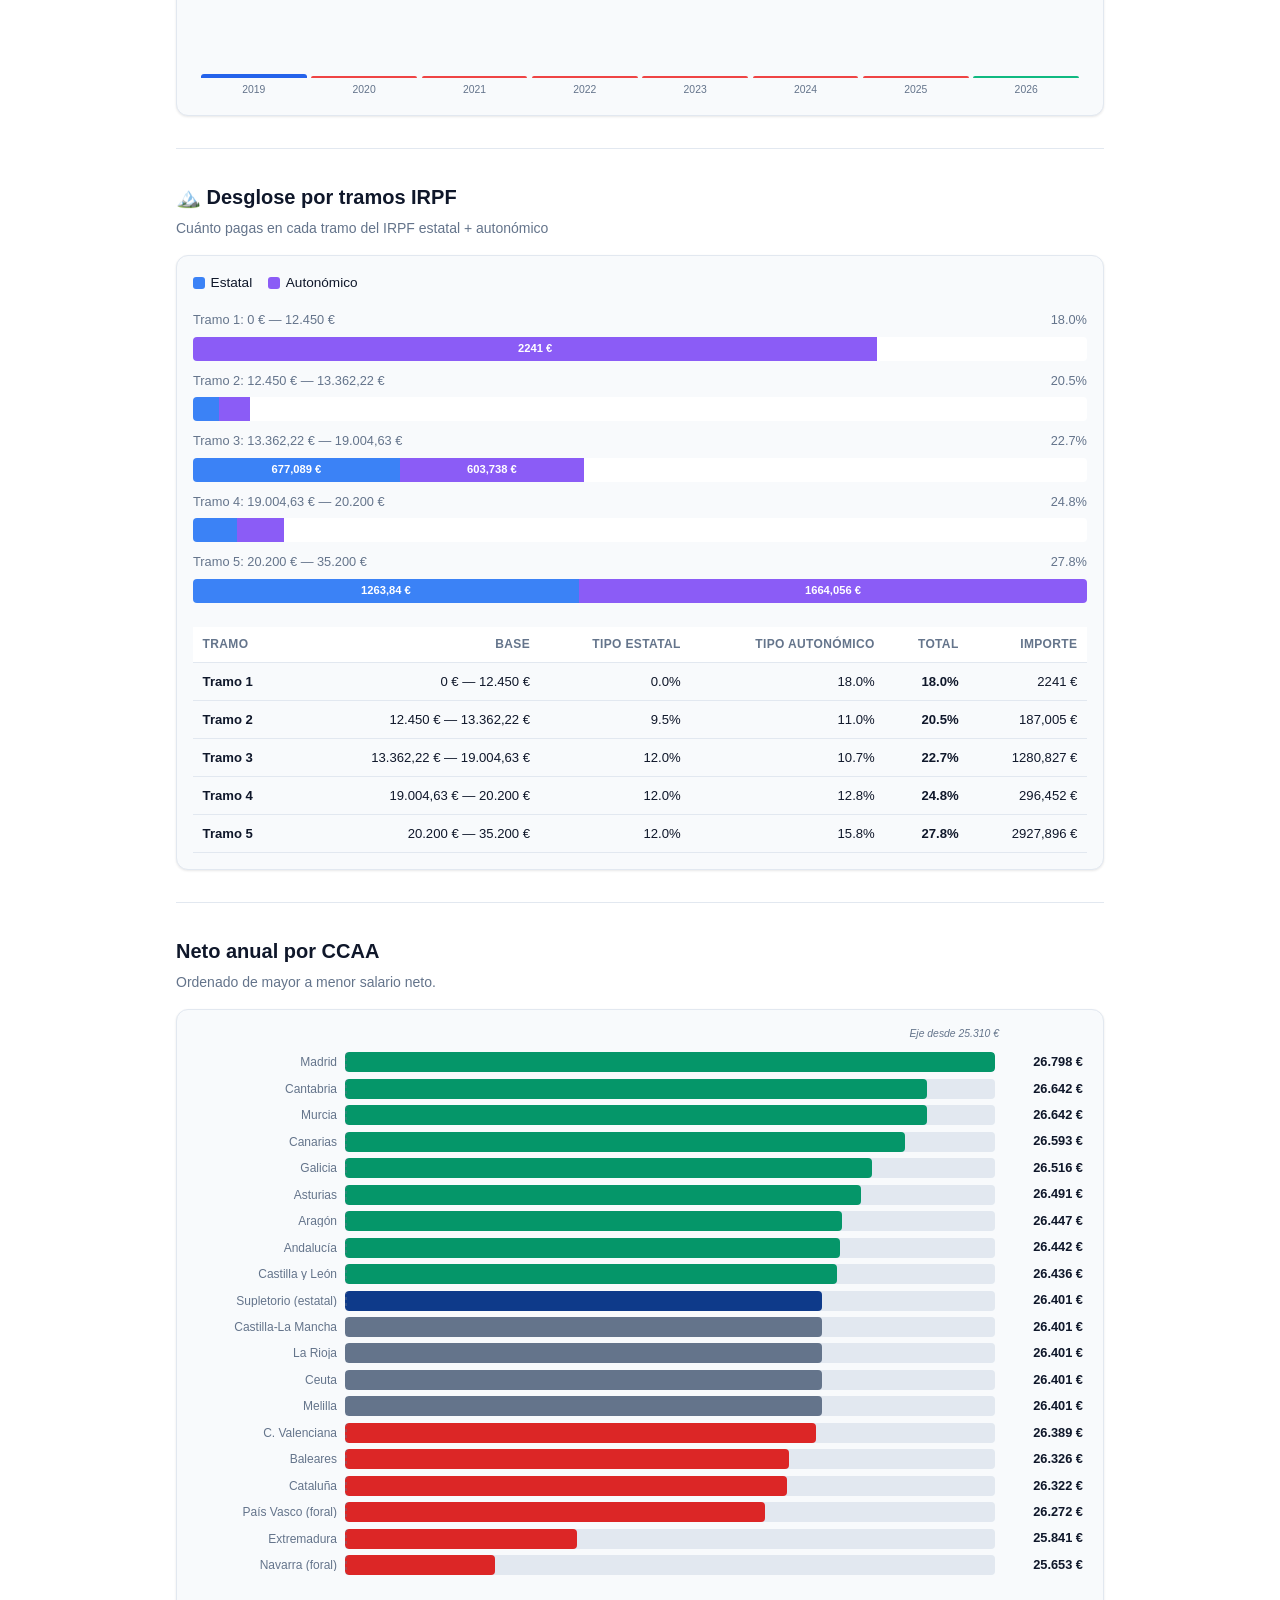
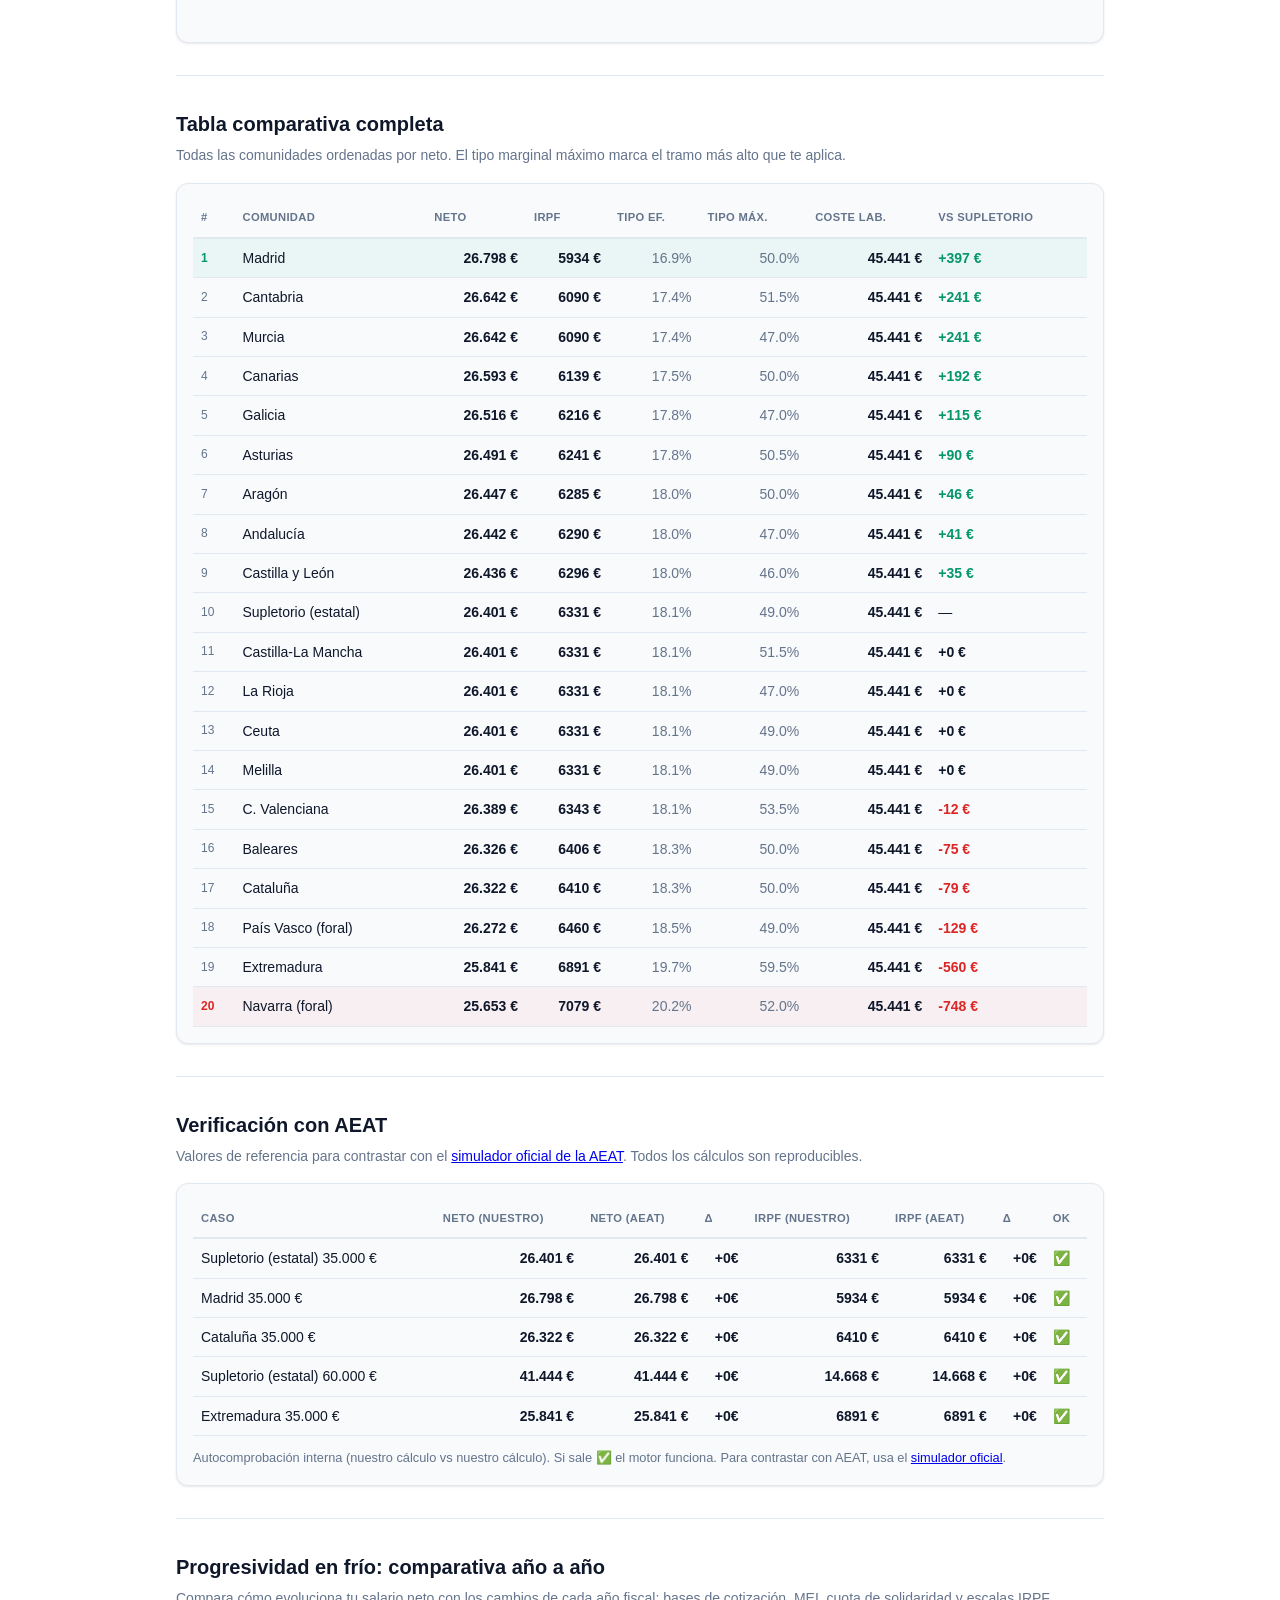
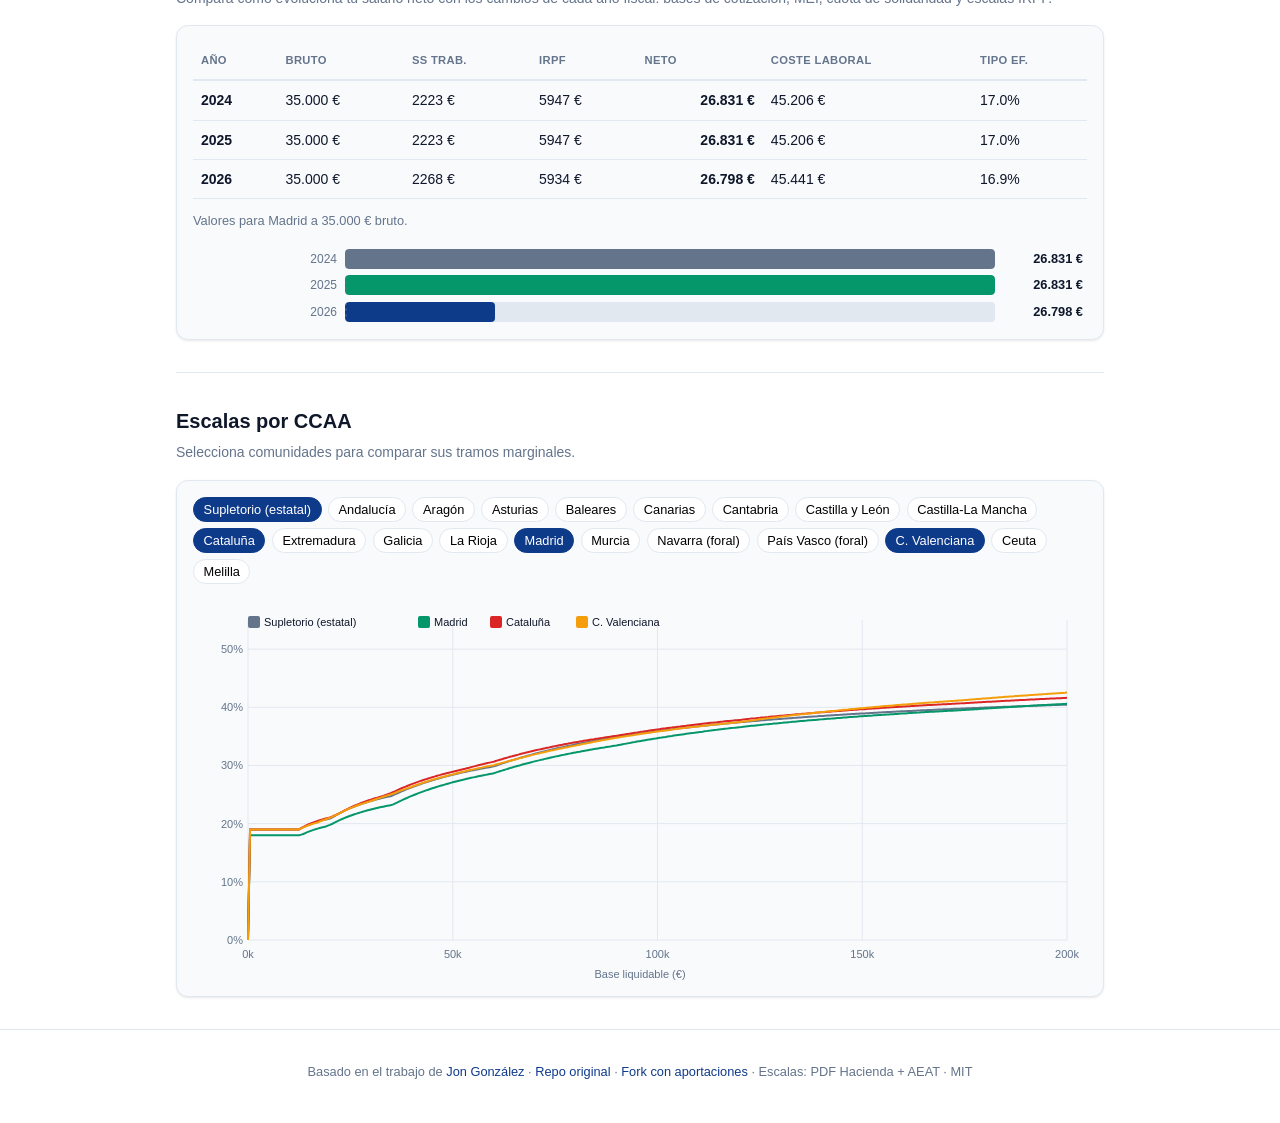
==== commit a8970b1a: "fix: IPC sign logic + clearer terminology - IPC loss sign: positive = you lose, negative = you gain " ====
--- a/docs/index.html
+++ b/docs/index.html
@@ -127,7 +127,7 @@
               <strong id="ipc-salario-actual">—</strong>
             </div>
             <div class="ipc-detail-row">
-              <span>Equivalente en € de <span id="ipc-ano-base">2019</span>:</span>
+              <span>Tu sueldo de hoy en € de <span id="ipc-ano-base">2019</span>:</span>
               <strong id="ipc-salario-ajustado">—</strong>
             </div>
             <div class="ipc-detail-row ipc-source">
@@ -242,6 +242,6 @@
   </footer>
 
   <script src="data.js?v=20"></script>
-  <script src="app.js?v=25"></script>
+  <script src="app.js?v=26"></script>
 </body>
 </html>
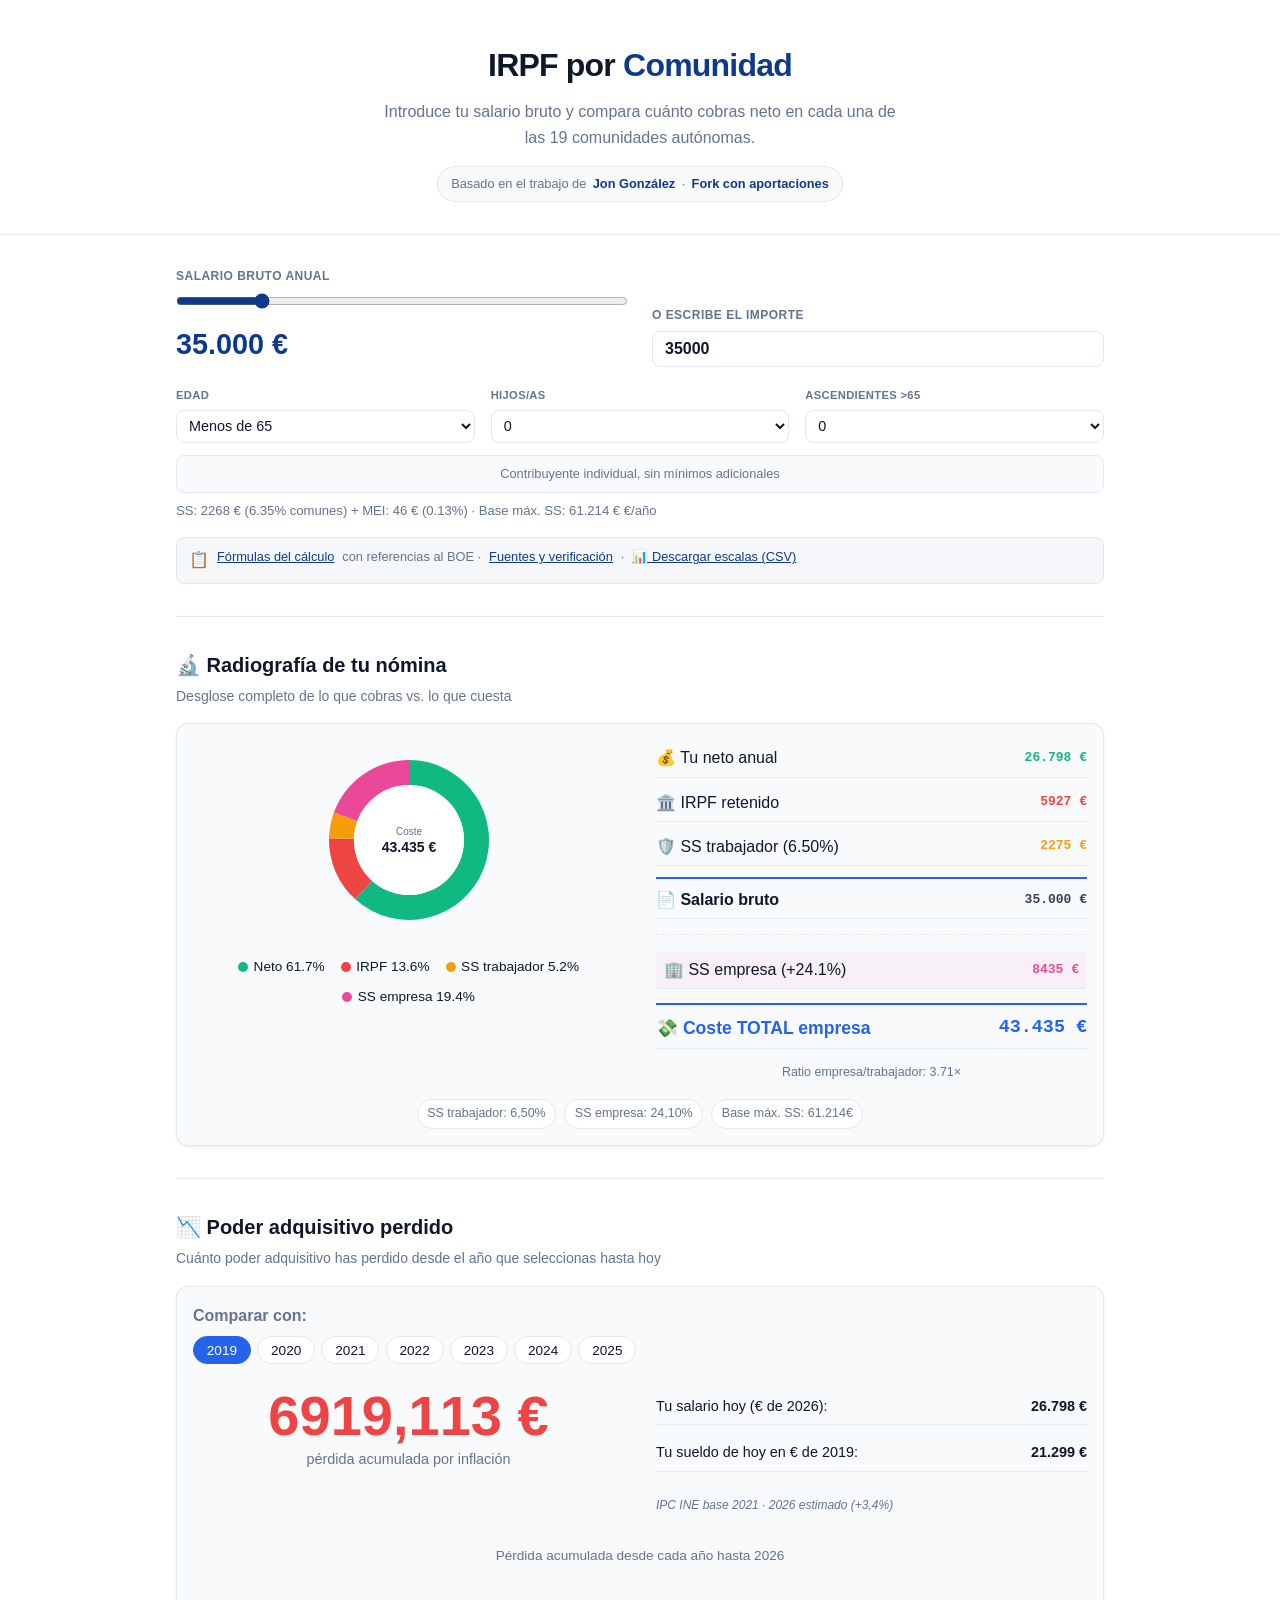
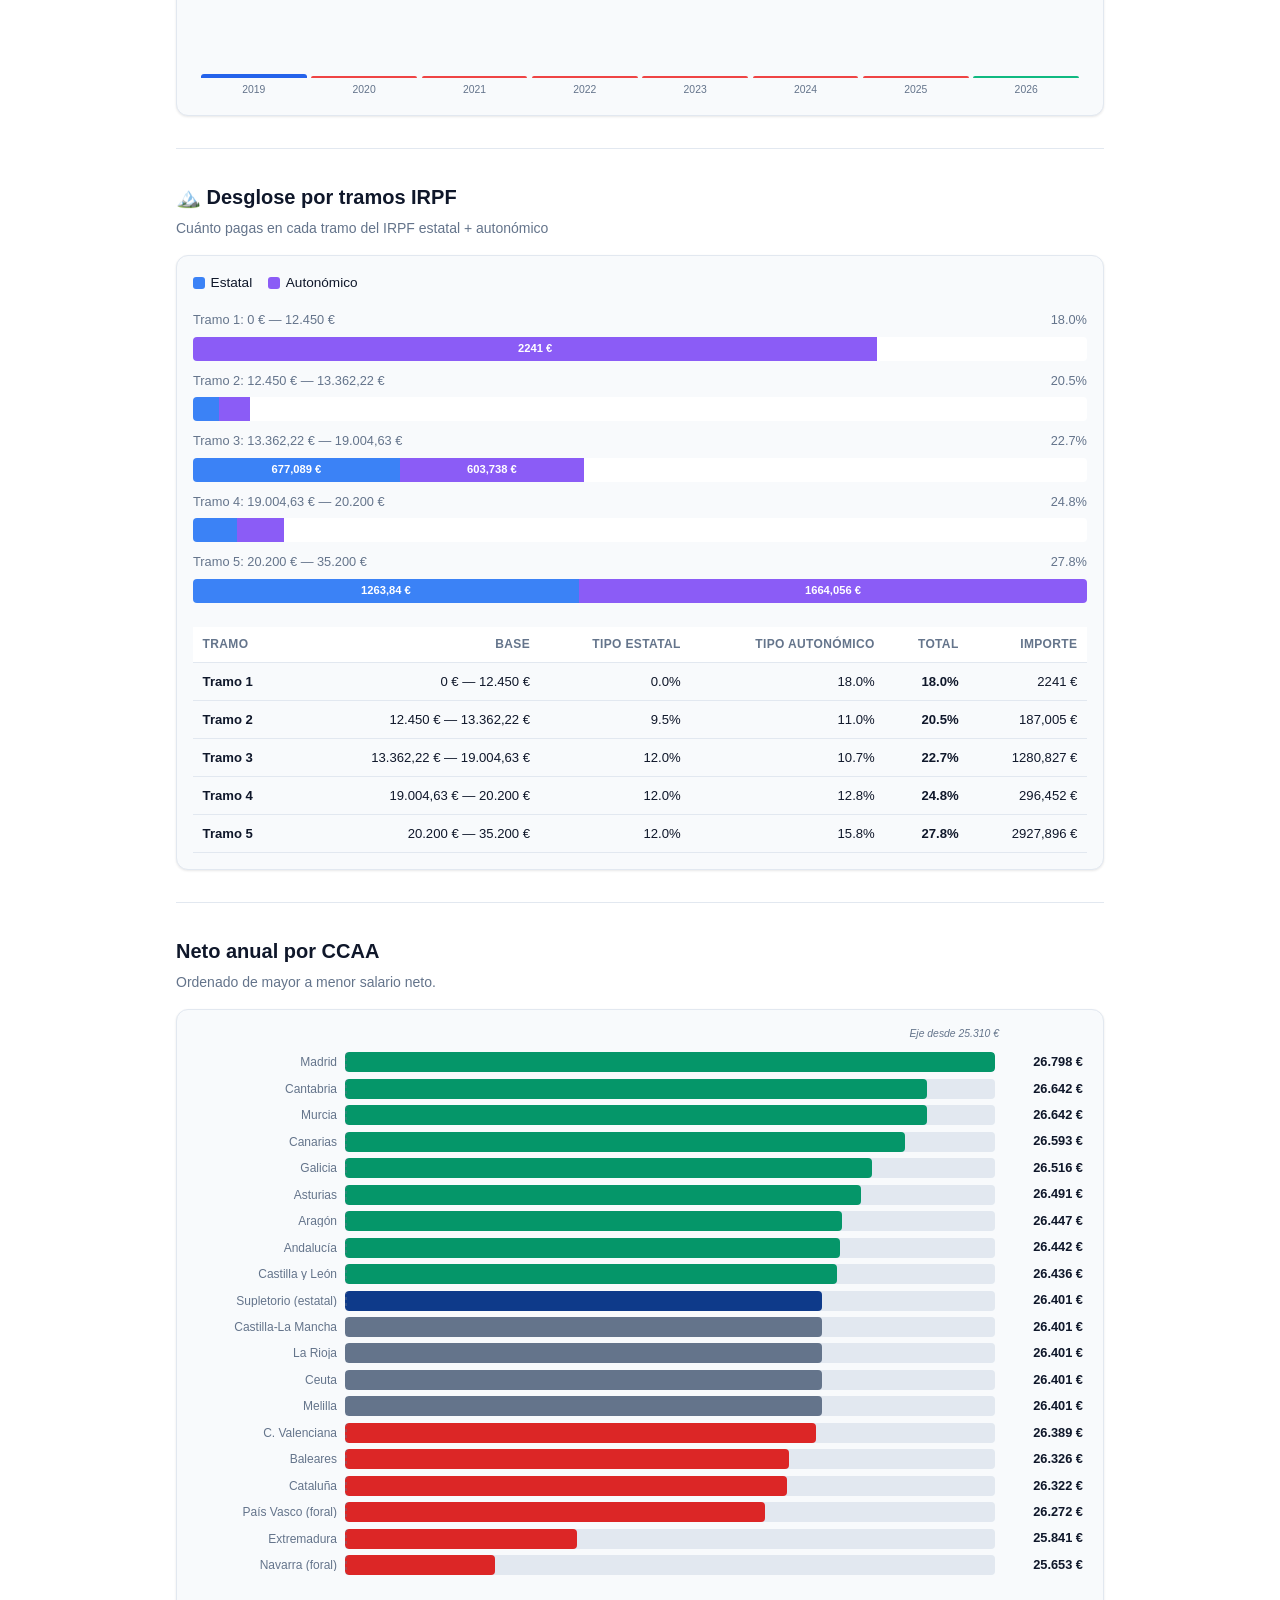
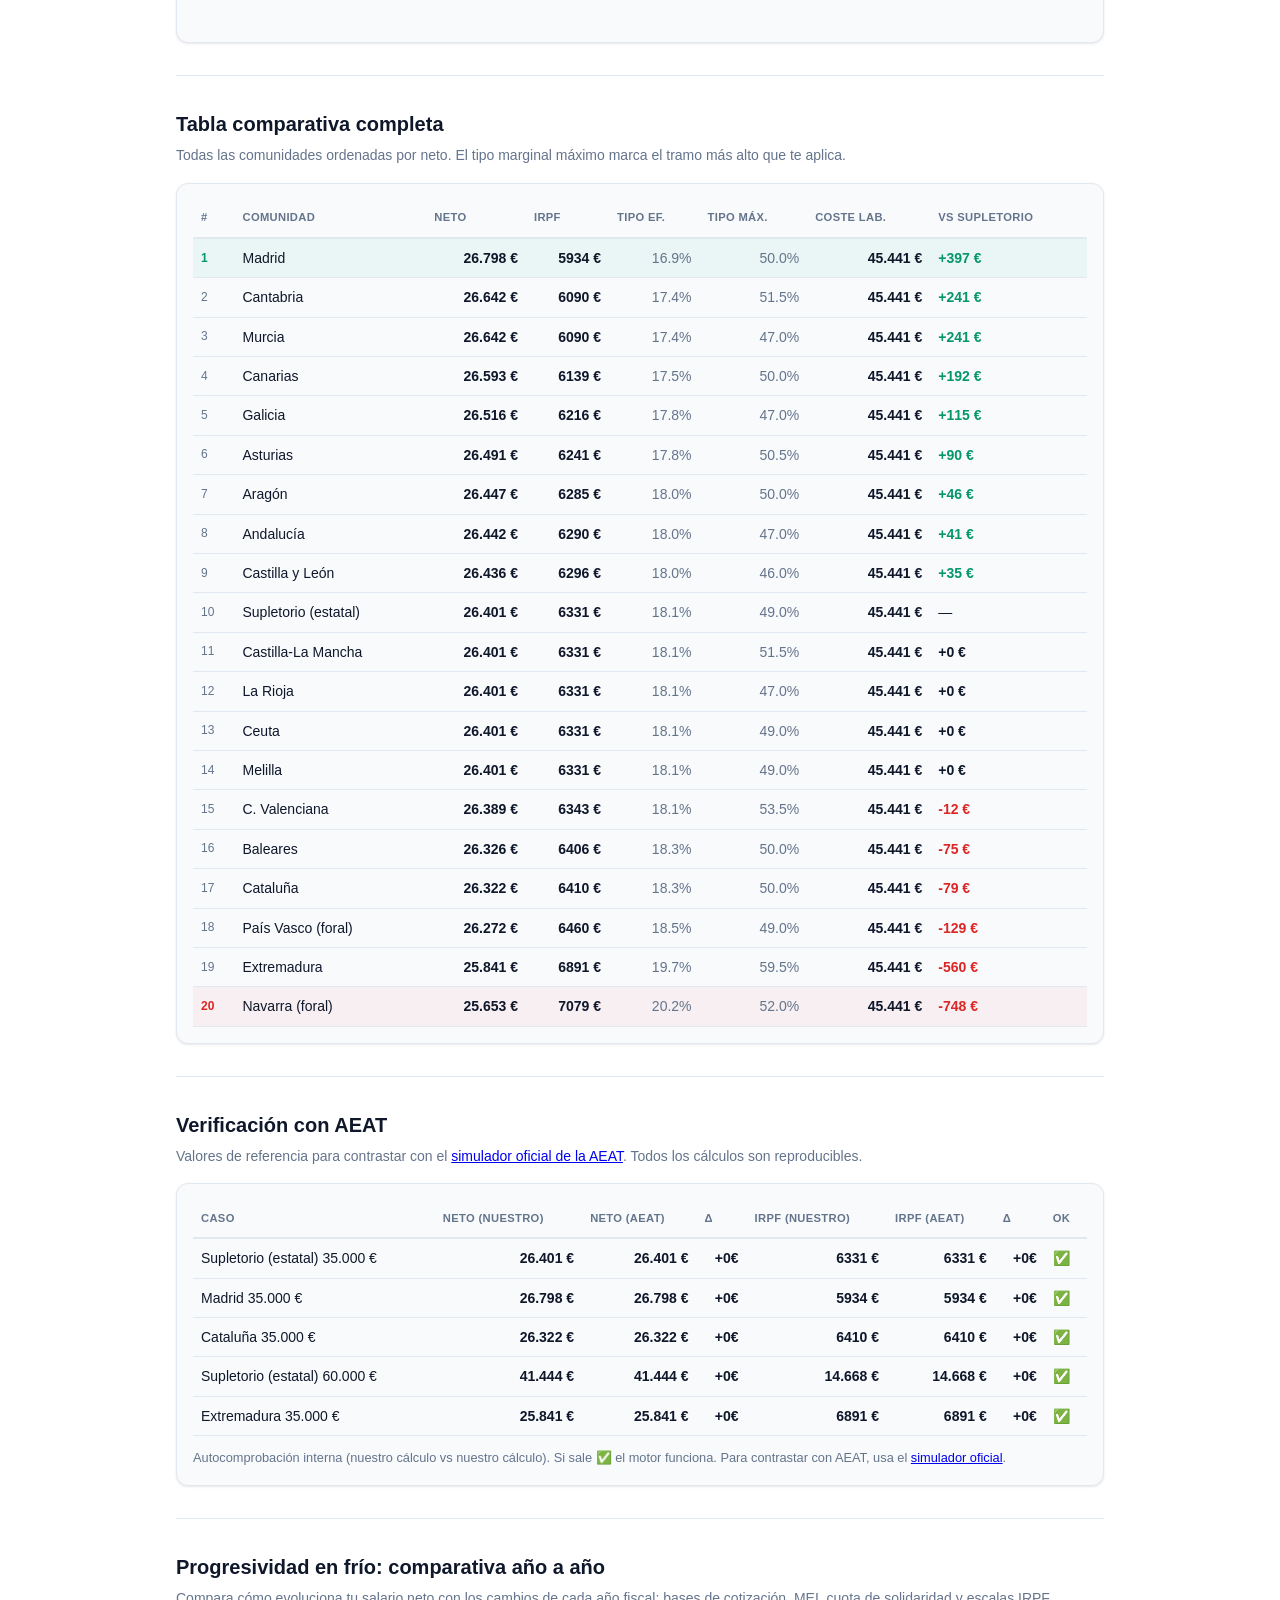
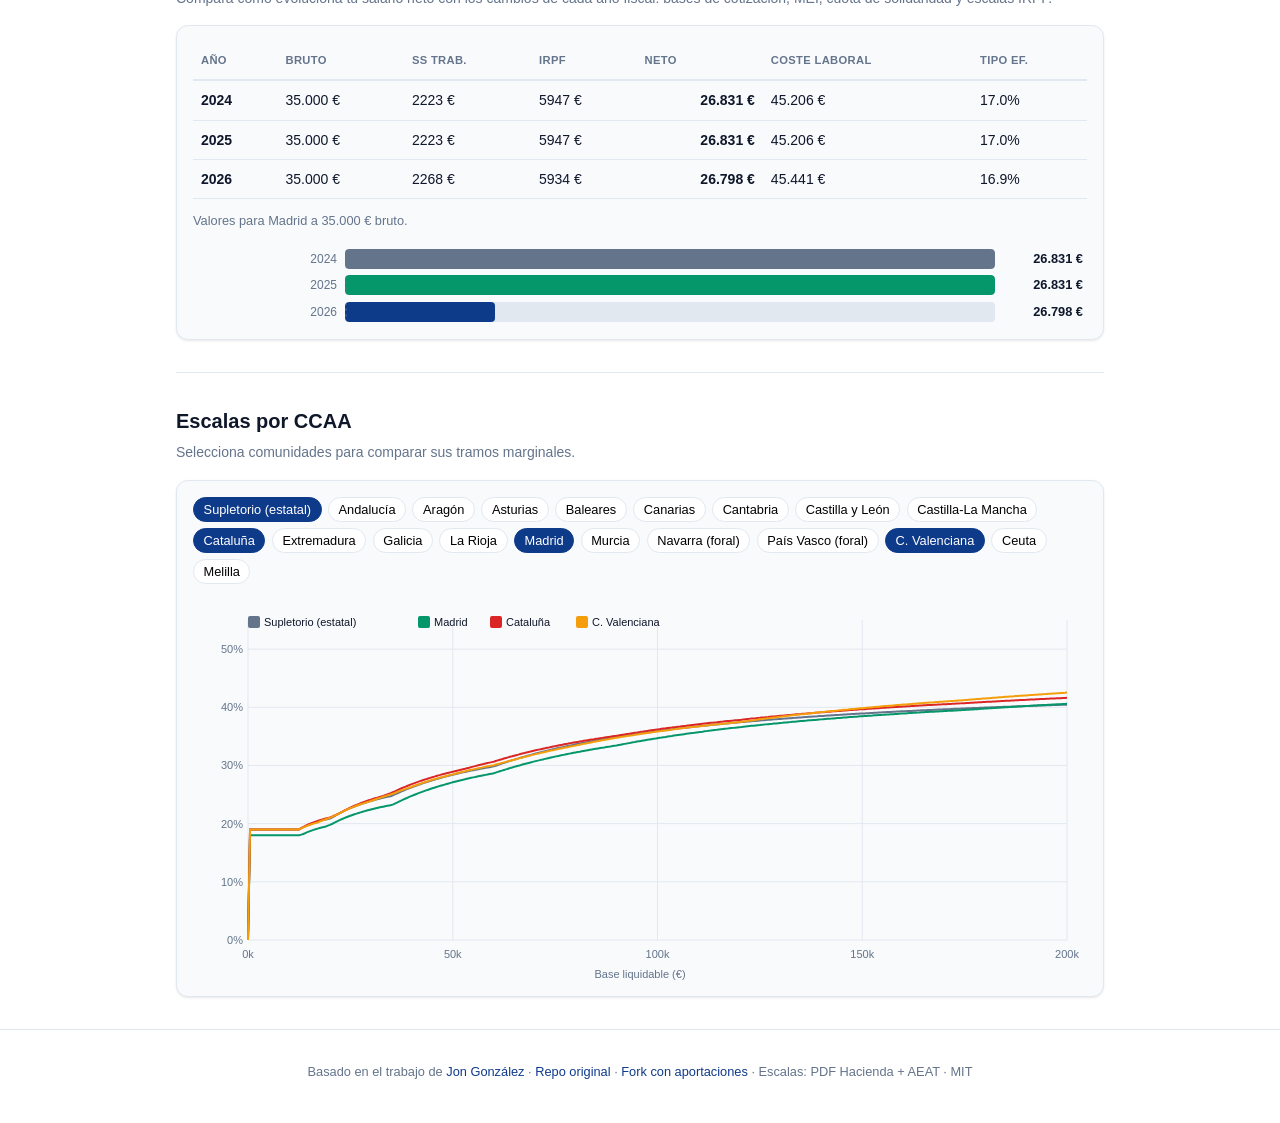
==== commit 66fb9d20: "fix: IPC display — pérdida sin doble negación, label dinámico - Pérdida: muestra '6.919€' (sin −), g" ====
--- a/docs/index.html
+++ b/docs/index.html
@@ -242,6 +242,6 @@
   </footer>
 
   <script src="data.js?v=20"></script>
-  <script src="app.js?v=26"></script>
+  <script src="app.js?v=27"></script>
 </body>
 </html>
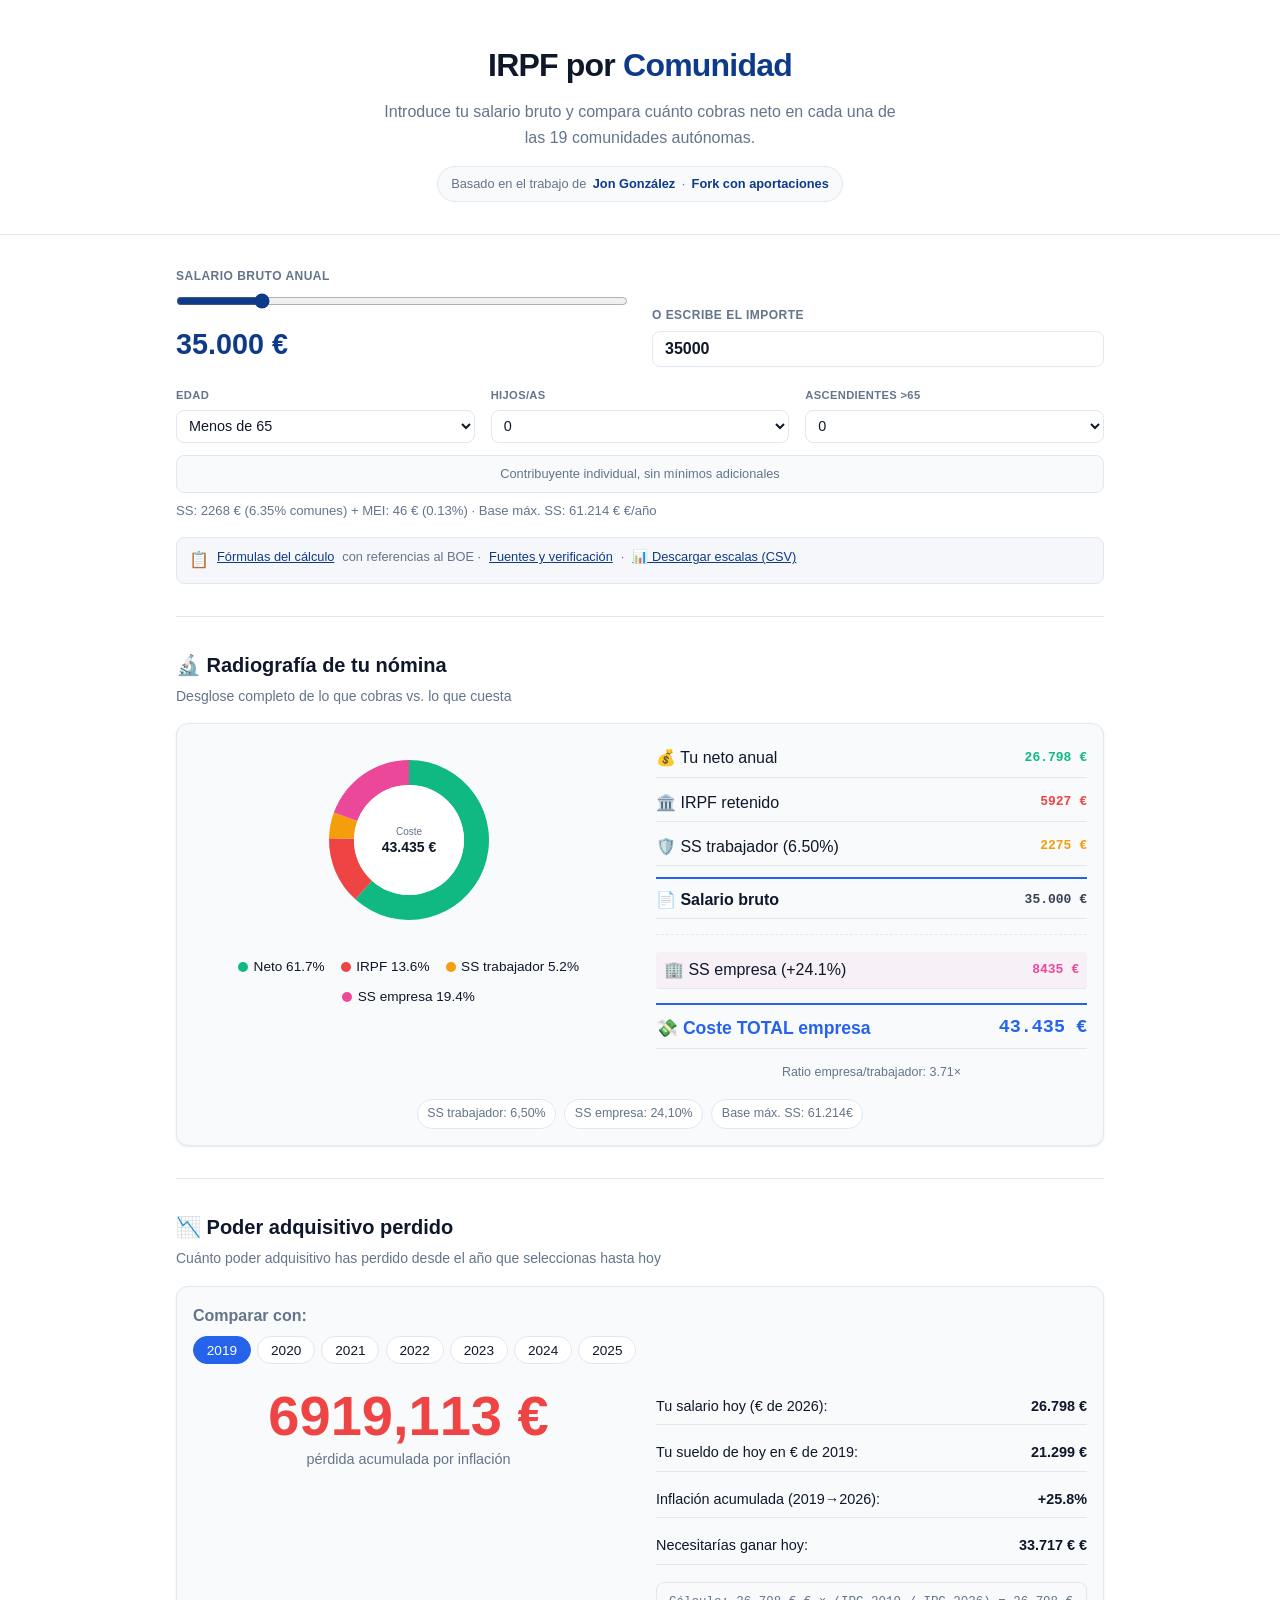
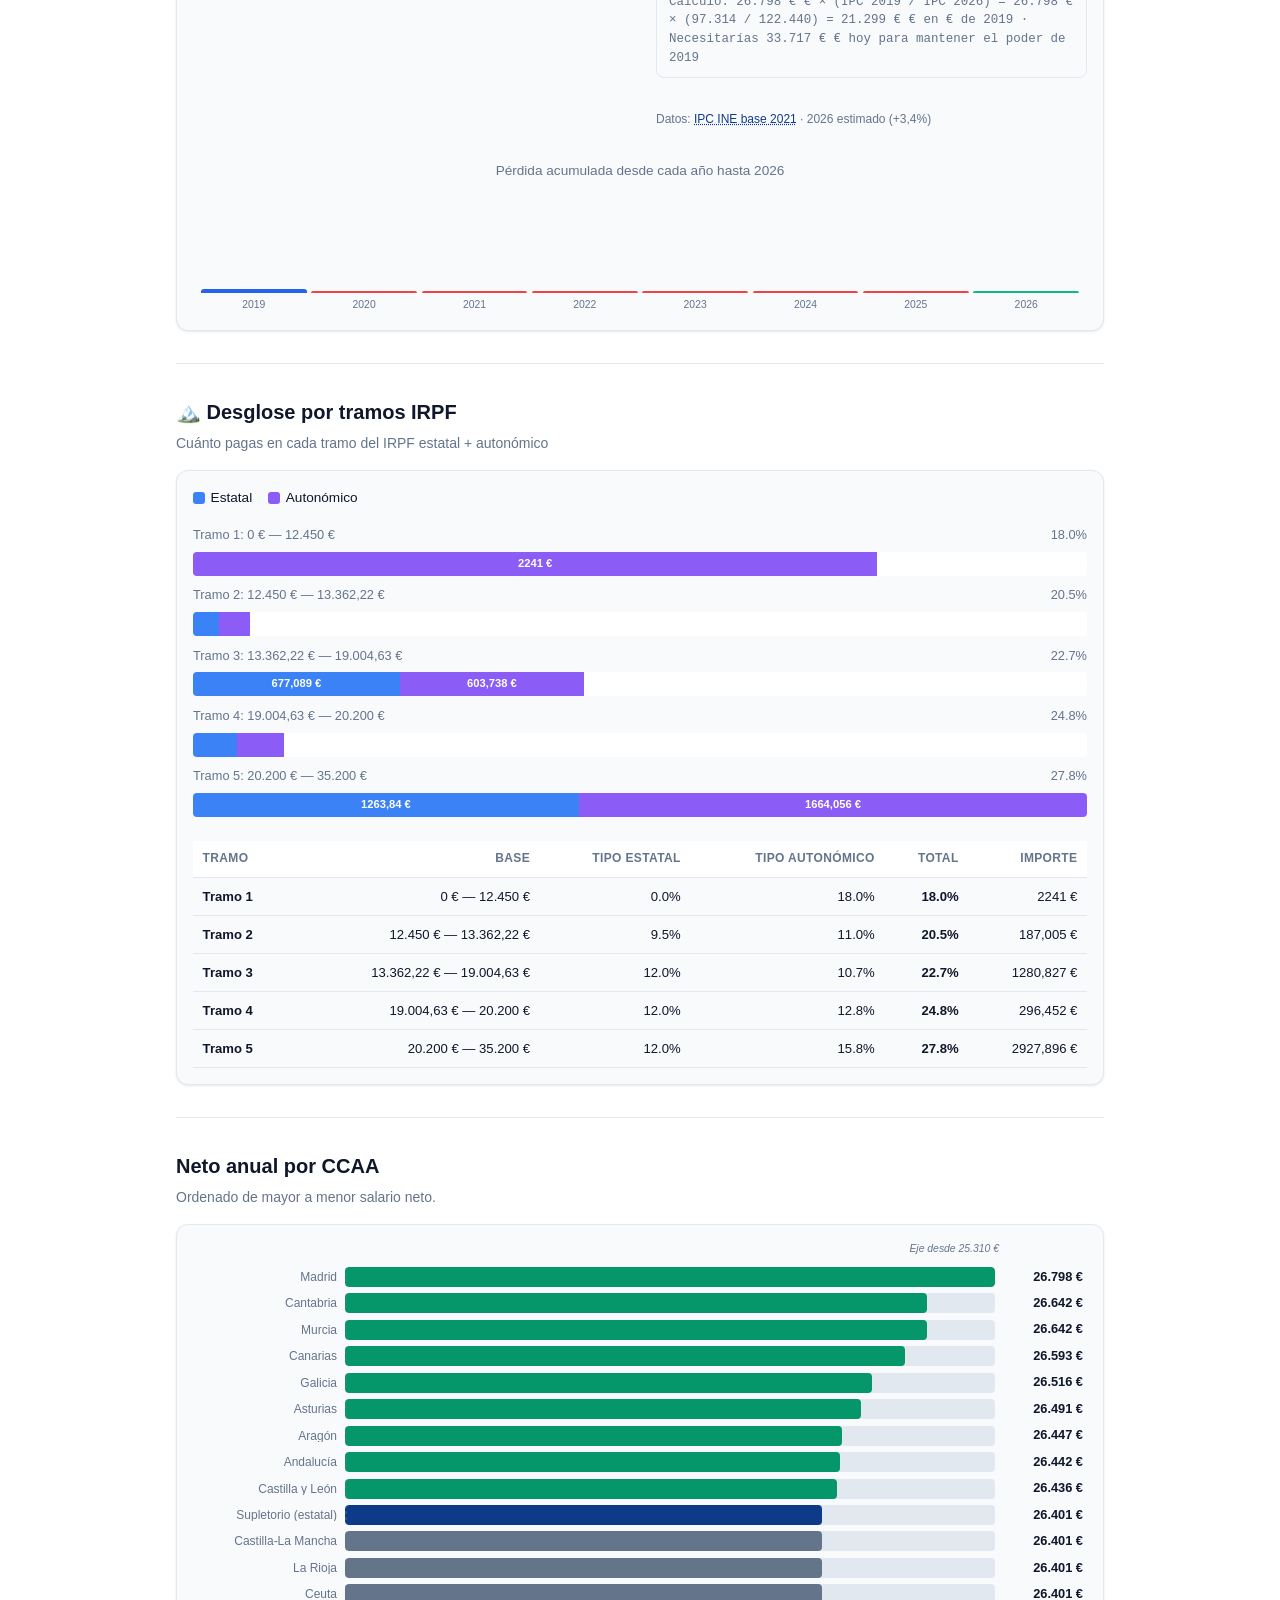
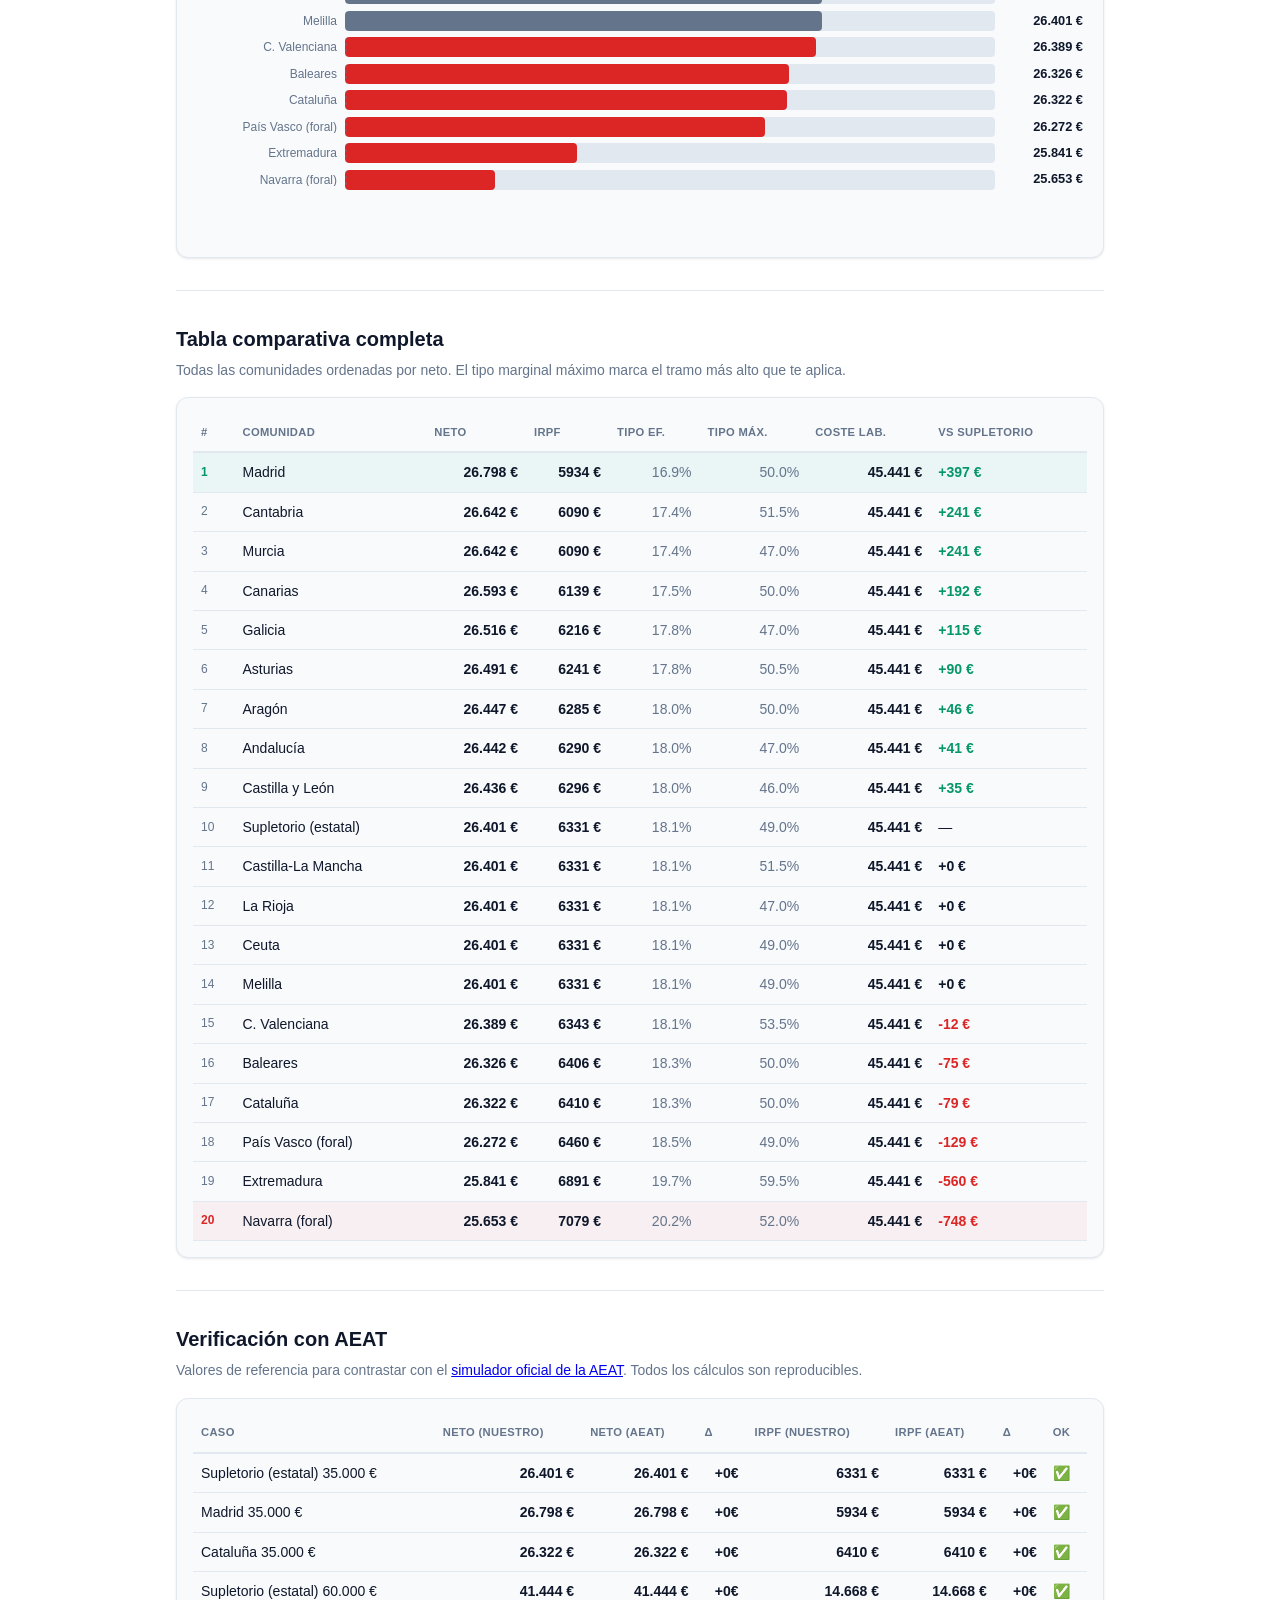
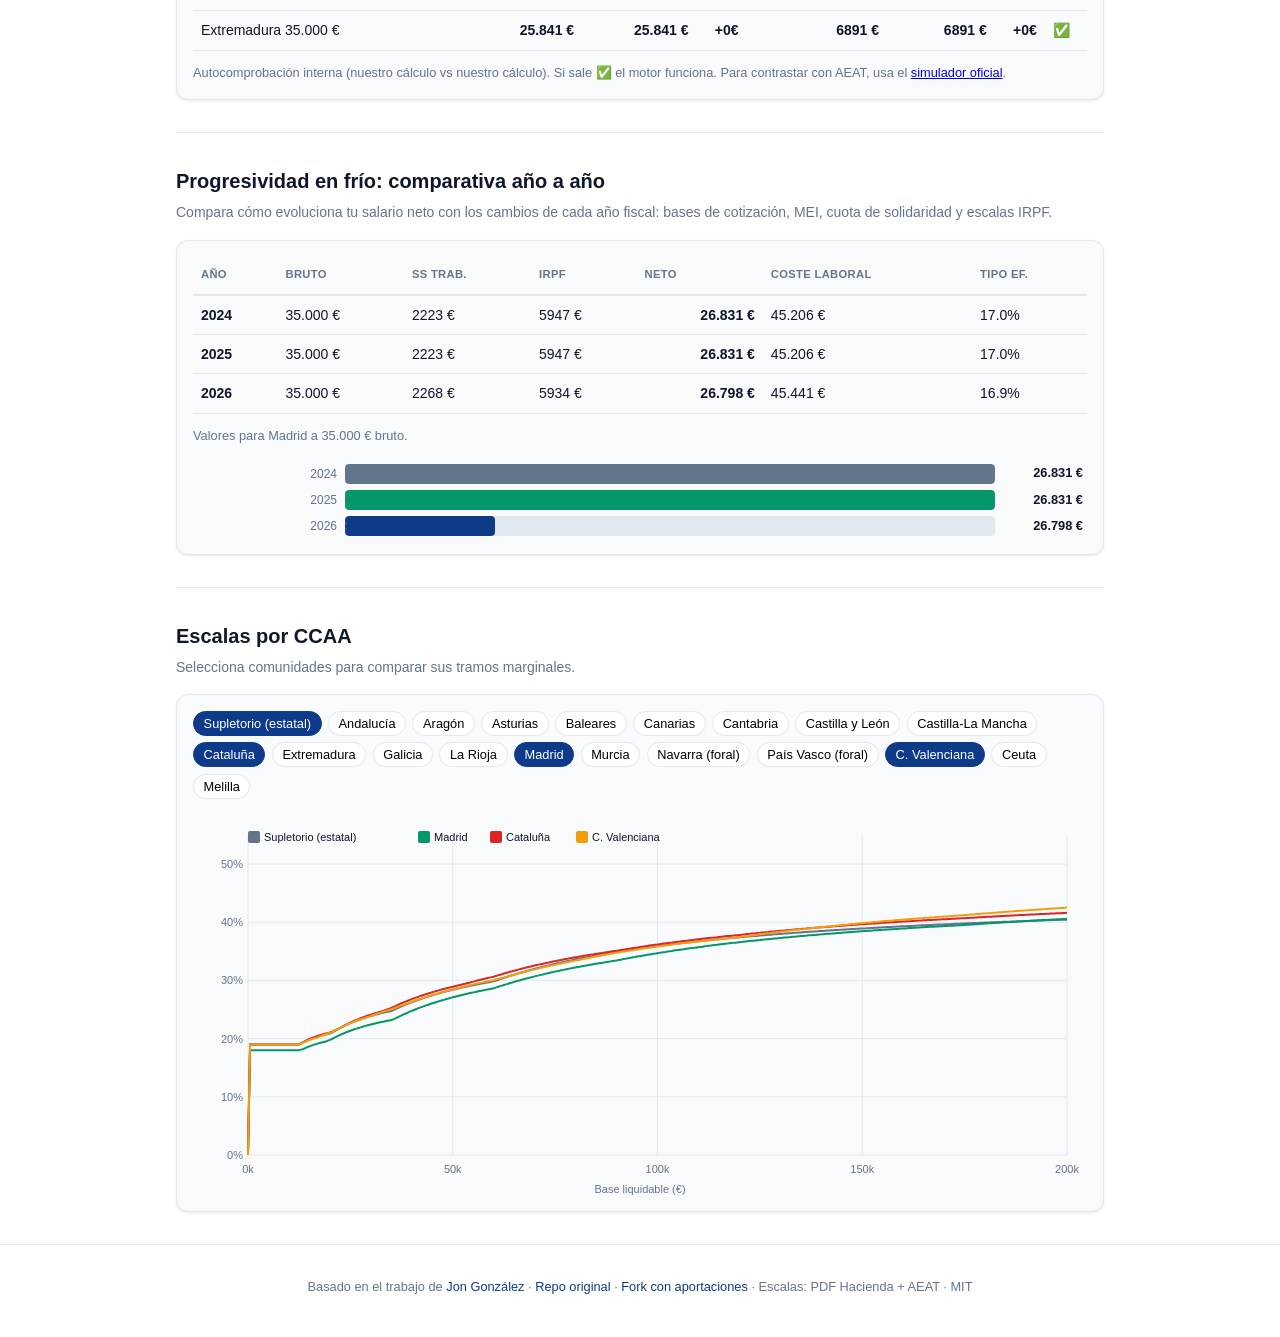
==== commit 977e829d: "IPC: añadir % inflación, explicación cálculo y enlace INE" ====
--- a/docs/index.html
+++ b/docs/index.html
@@ -14,7 +14,7 @@
   <meta name="twitter:description" content="Calculadora interactiva: escalas IRPF 2026, MEI, solidaridad, coste laboral.">
   <link rel="canonical" href="https://calculadorairpf.vercel.app/">
   <link rel="icon" type="image/svg+xml" href="favicon.svg">
-  <link rel="stylesheet" href="style.css?v=20">
+  <link rel="stylesheet" href="style.css?v=21">
   <meta http-equiv="Content-Security-Policy" content="default-src 'self'; style-src 'self' 'unsafe-inline'; script-src 'self'; img-src 'self'; connect-src 'self'; font-src 'self';">
 
 <!-- deploy: 1777245573 -->
@@ -130,8 +130,19 @@
               <span>Tu sueldo de hoy en € de <span id="ipc-ano-base">2019</span>:</span>
               <strong id="ipc-salario-ajustado">—</strong>
             </div>
+            <div class="ipc-detail-row">
+              <span>Inflación acumulada (<span id="ipc-ano-base-2">2019</span>→2026):</span>
+              <strong id="ipc-inflacion-pct">—</strong>
+            </div>
+            <div class="ipc-detail-row">
+              <span>Necesitarías ganar hoy:</span>
+              <strong id="ipc-necesitarias">—</strong>
+            </div>
+            <div class="ipc-calc-explanation">
+              <span id="ipc-calc-text">—</span>
+            </div>
             <div class="ipc-detail-row ipc-source">
-              <span>IPC INE base 2021 · 2026 estimado (+3,4%)</span>
+              <span>Datos: <a href="https://www.ine.es/jaxiT3/Tabla.htm?t=224" target="_blank" rel="noopener">IPC INE base 2021</a> · 2026 estimado (+3,4%)</span>
             </div>
           </div>
         </div>
@@ -242,6 +253,6 @@
   </footer>
 
   <script src="data.js?v=20"></script>
-  <script src="app.js?v=27"></script>
+  <script src="app.js?v=28"></script>
 </body>
 </html>
--- a/docs/style.css
+++ b/docs/style.css
@@ -749,7 +749,27 @@
     font-size: 0.75rem;
     color: var(--muted);
     margin-top: 0.5rem;
-    font-style: italic;
+}
+
+.ipc-calc-explanation {
+    font-size: 0.78rem;
+    color: var(--muted);
+    background: var(--card-bg);
+    border: 1px solid var(--border);
+    border-radius: 8px;
+    padding: 0.6rem 0.75rem;
+    margin: 0.5rem 0;
+    line-height: 1.5;
+    font-family: 'SF Mono', 'Fira Code', 'Consolas', monospace;
+}
+
+.ipc-detail-row a {
+    color: var(--accent);
+    text-decoration: underline;
+    text-decoration-style: dotted;
+}
+.ipc-detail-row a:hover {
+    text-decoration-style: solid;
 }
 
 .ipc-timeline {
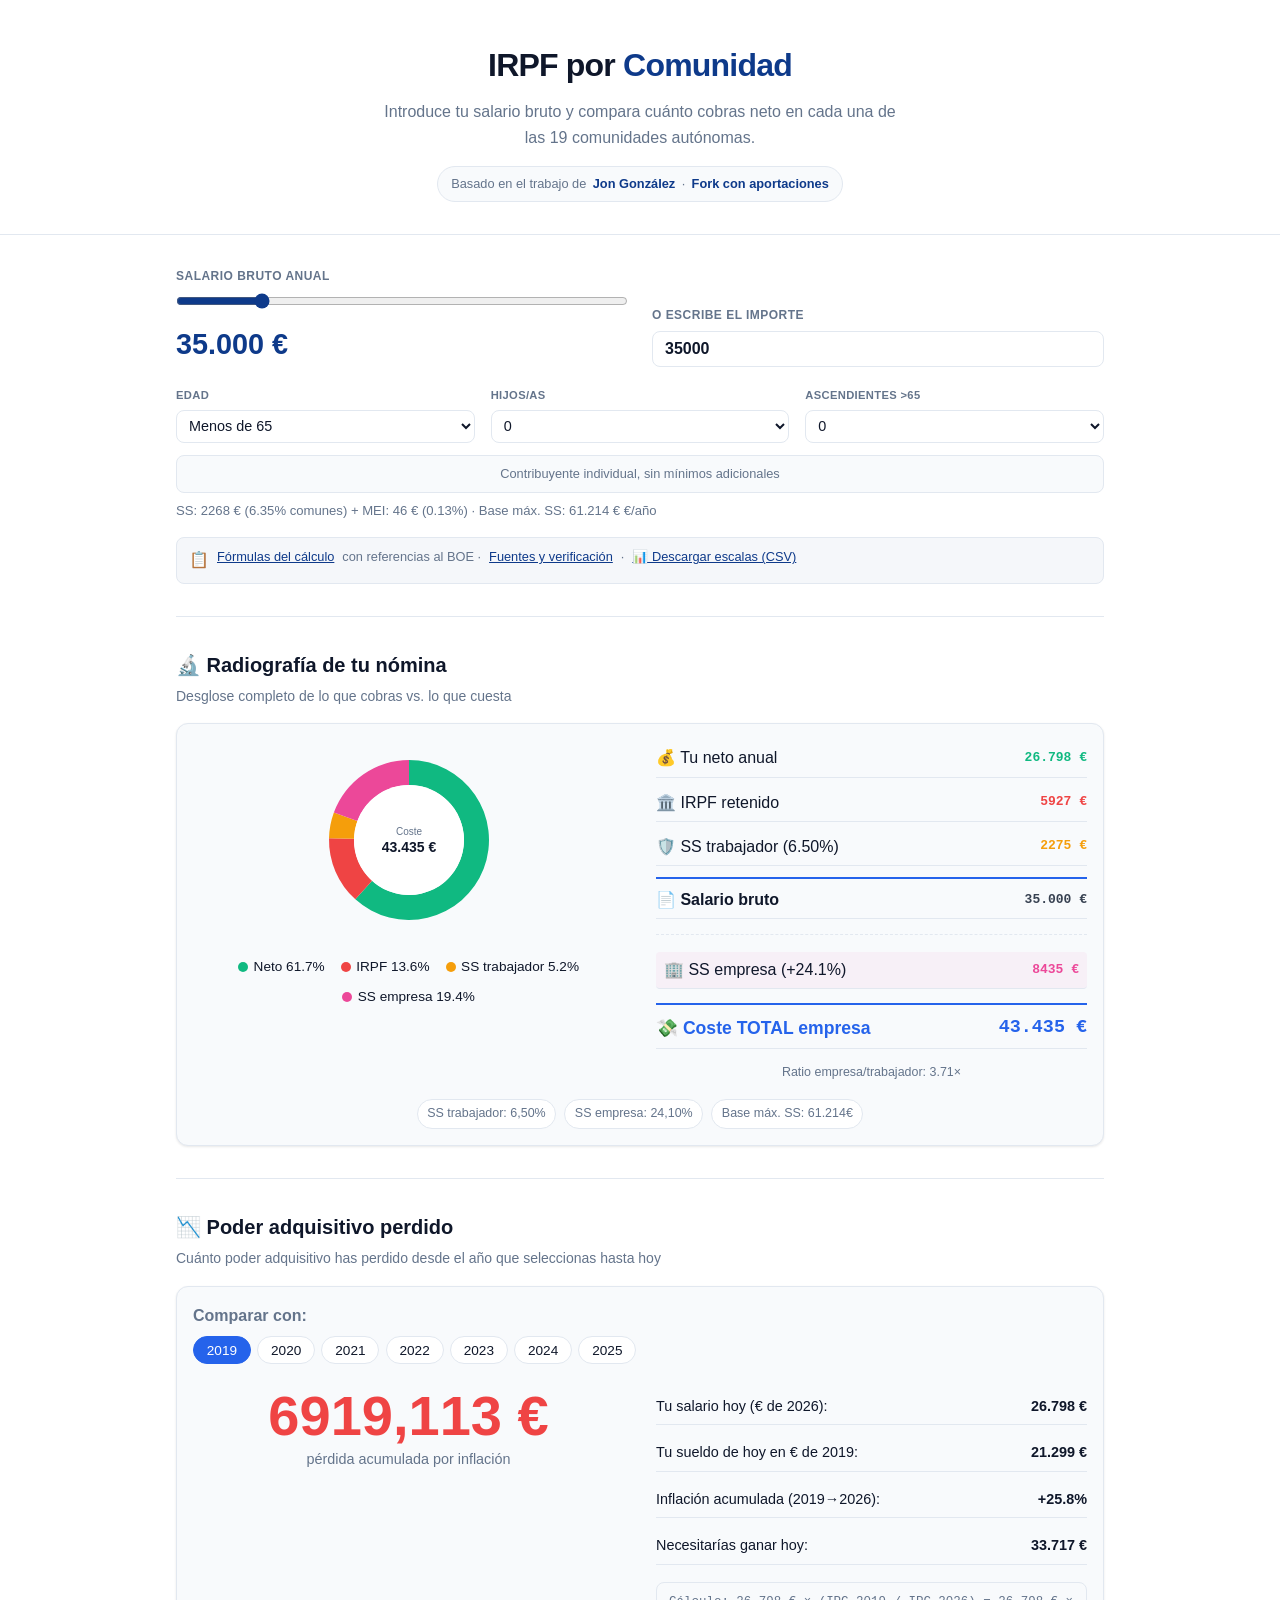
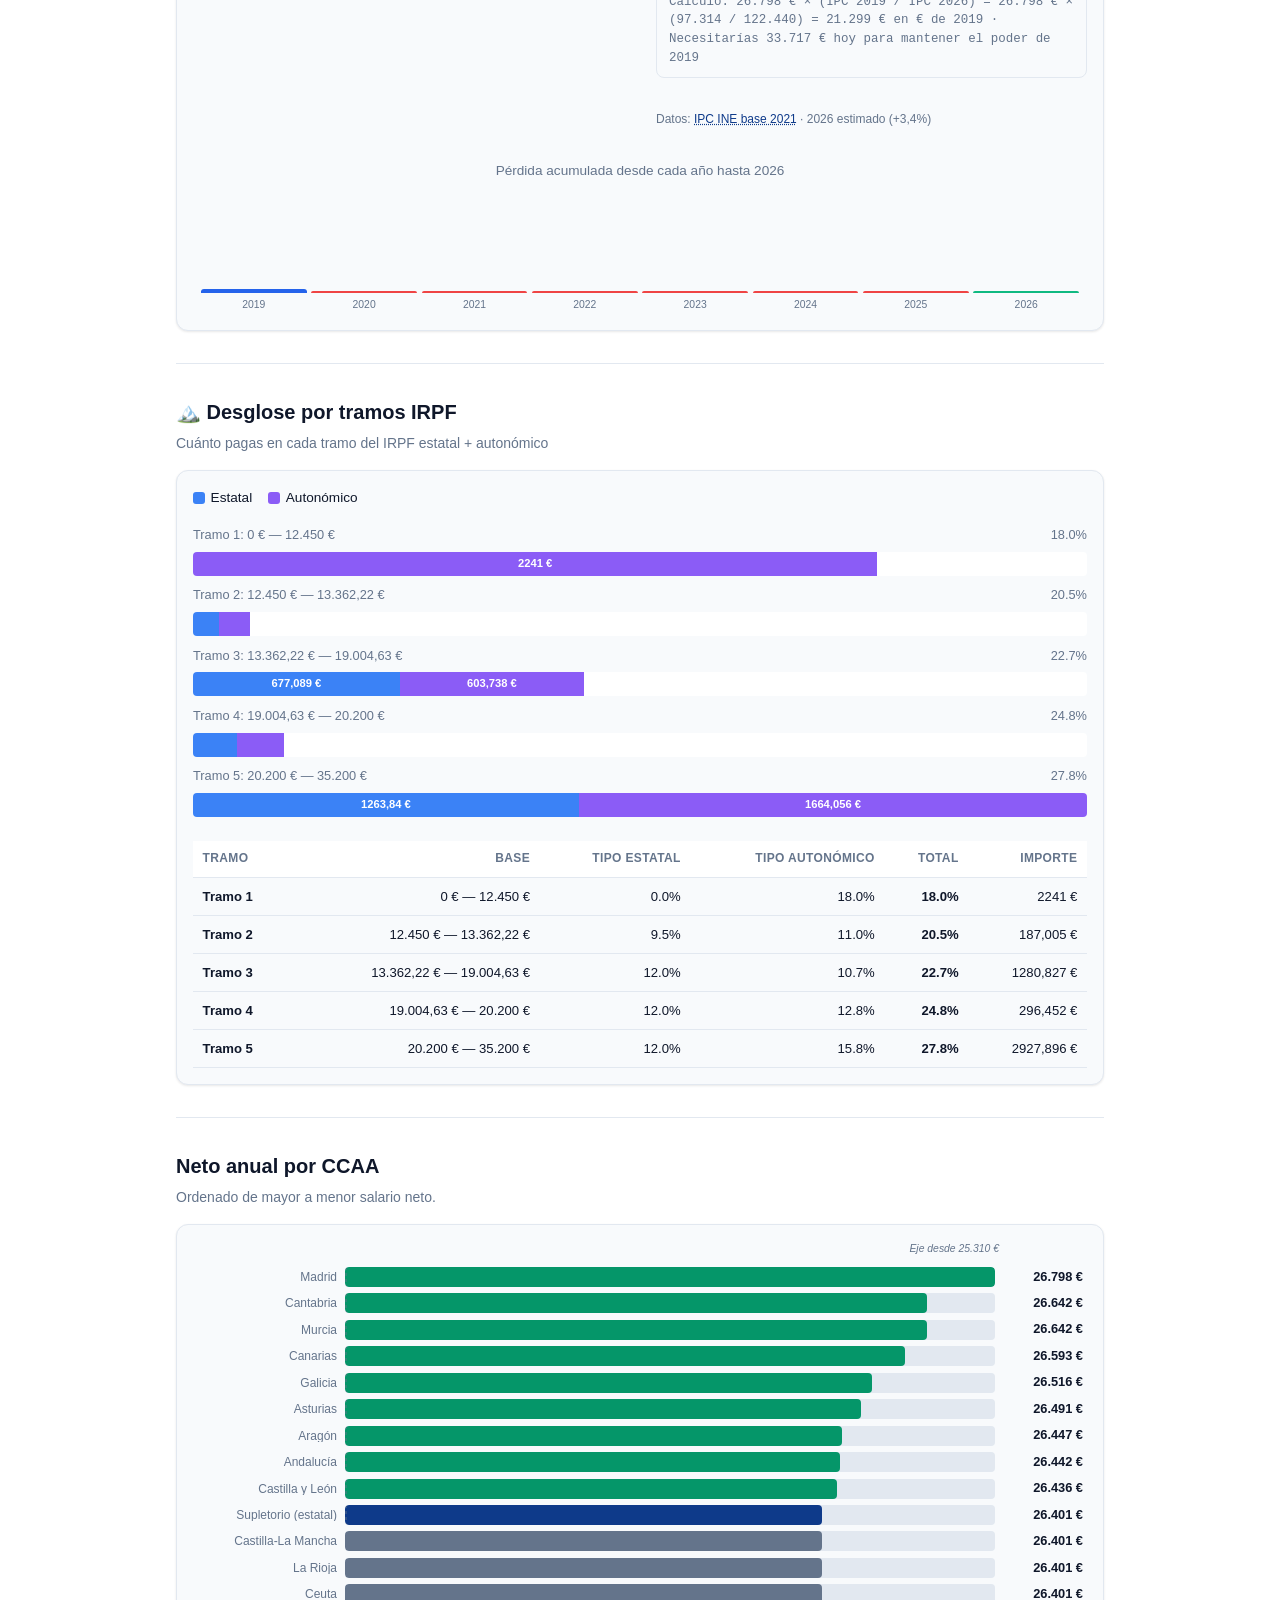
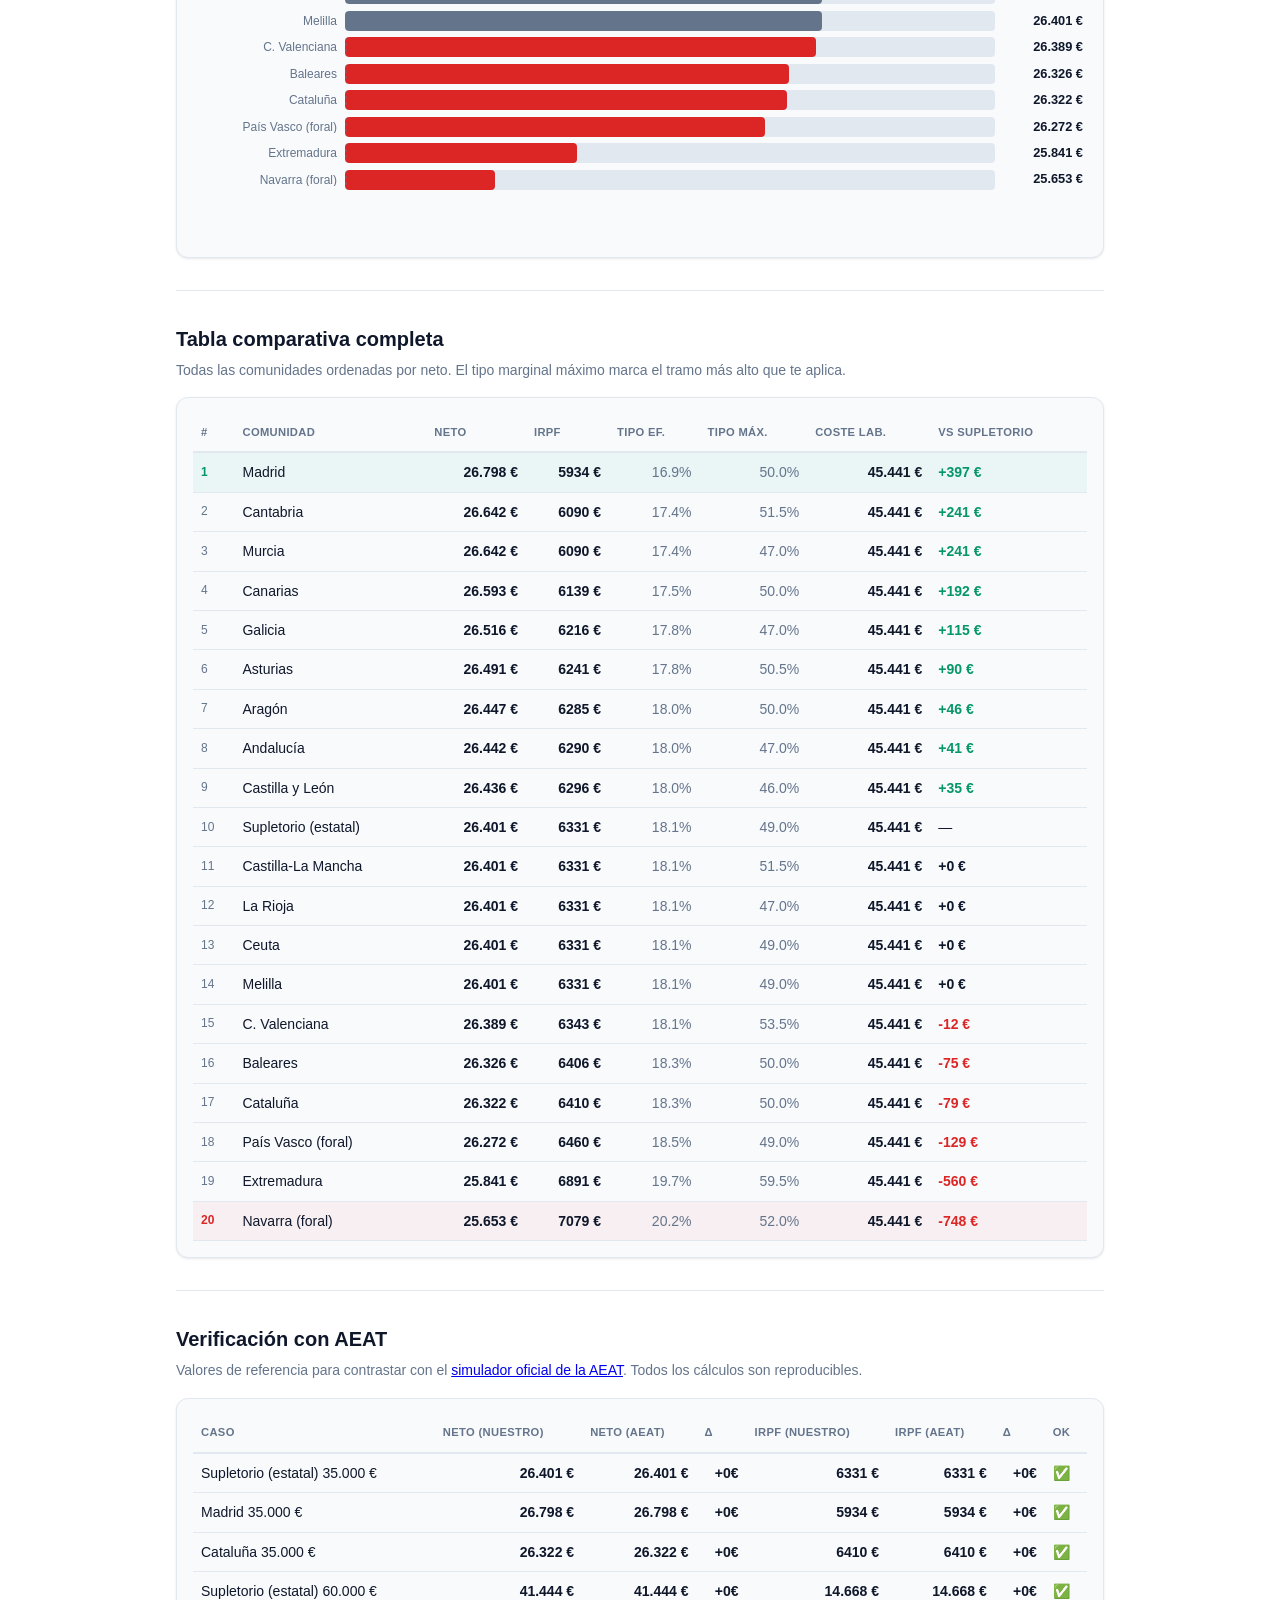
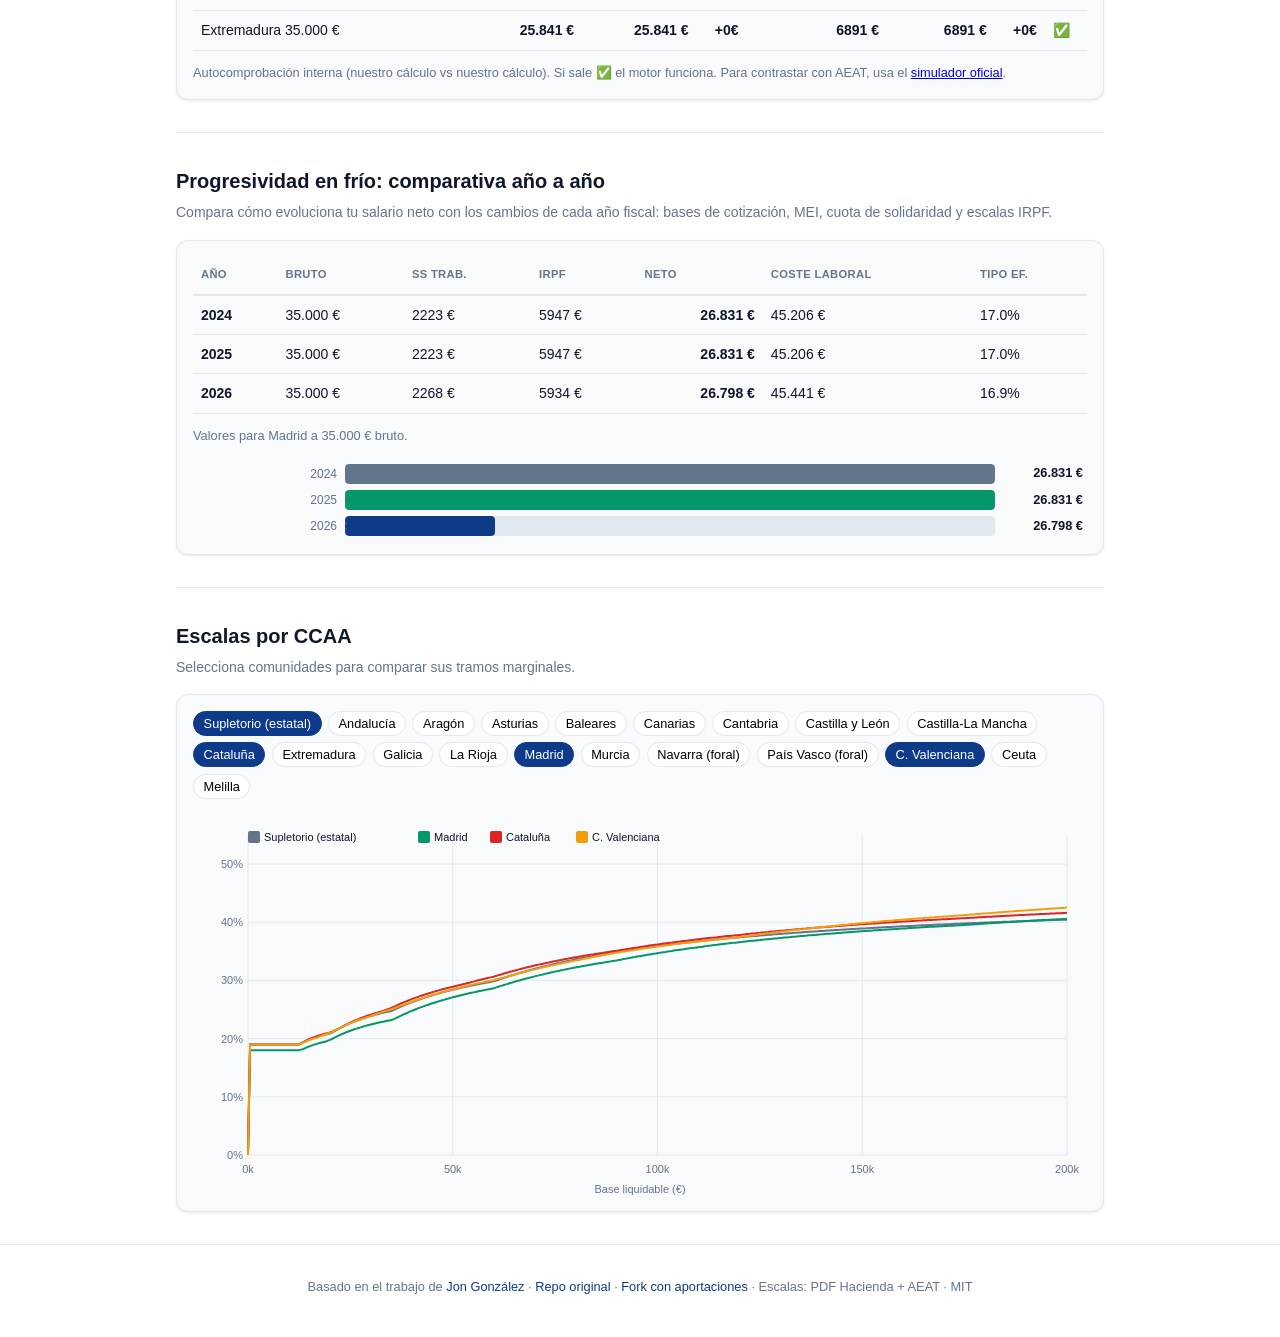
==== commit cc22d799: "fix: doble € en sección IPC" ====
--- a/docs/index.html
+++ b/docs/index.html
@@ -253,6 +253,6 @@
   </footer>
 
   <script src="data.js?v=20"></script>
-  <script src="app.js?v=28"></script>
+  <script src="app.js?v=29"></script>
 </body>
 </html>
